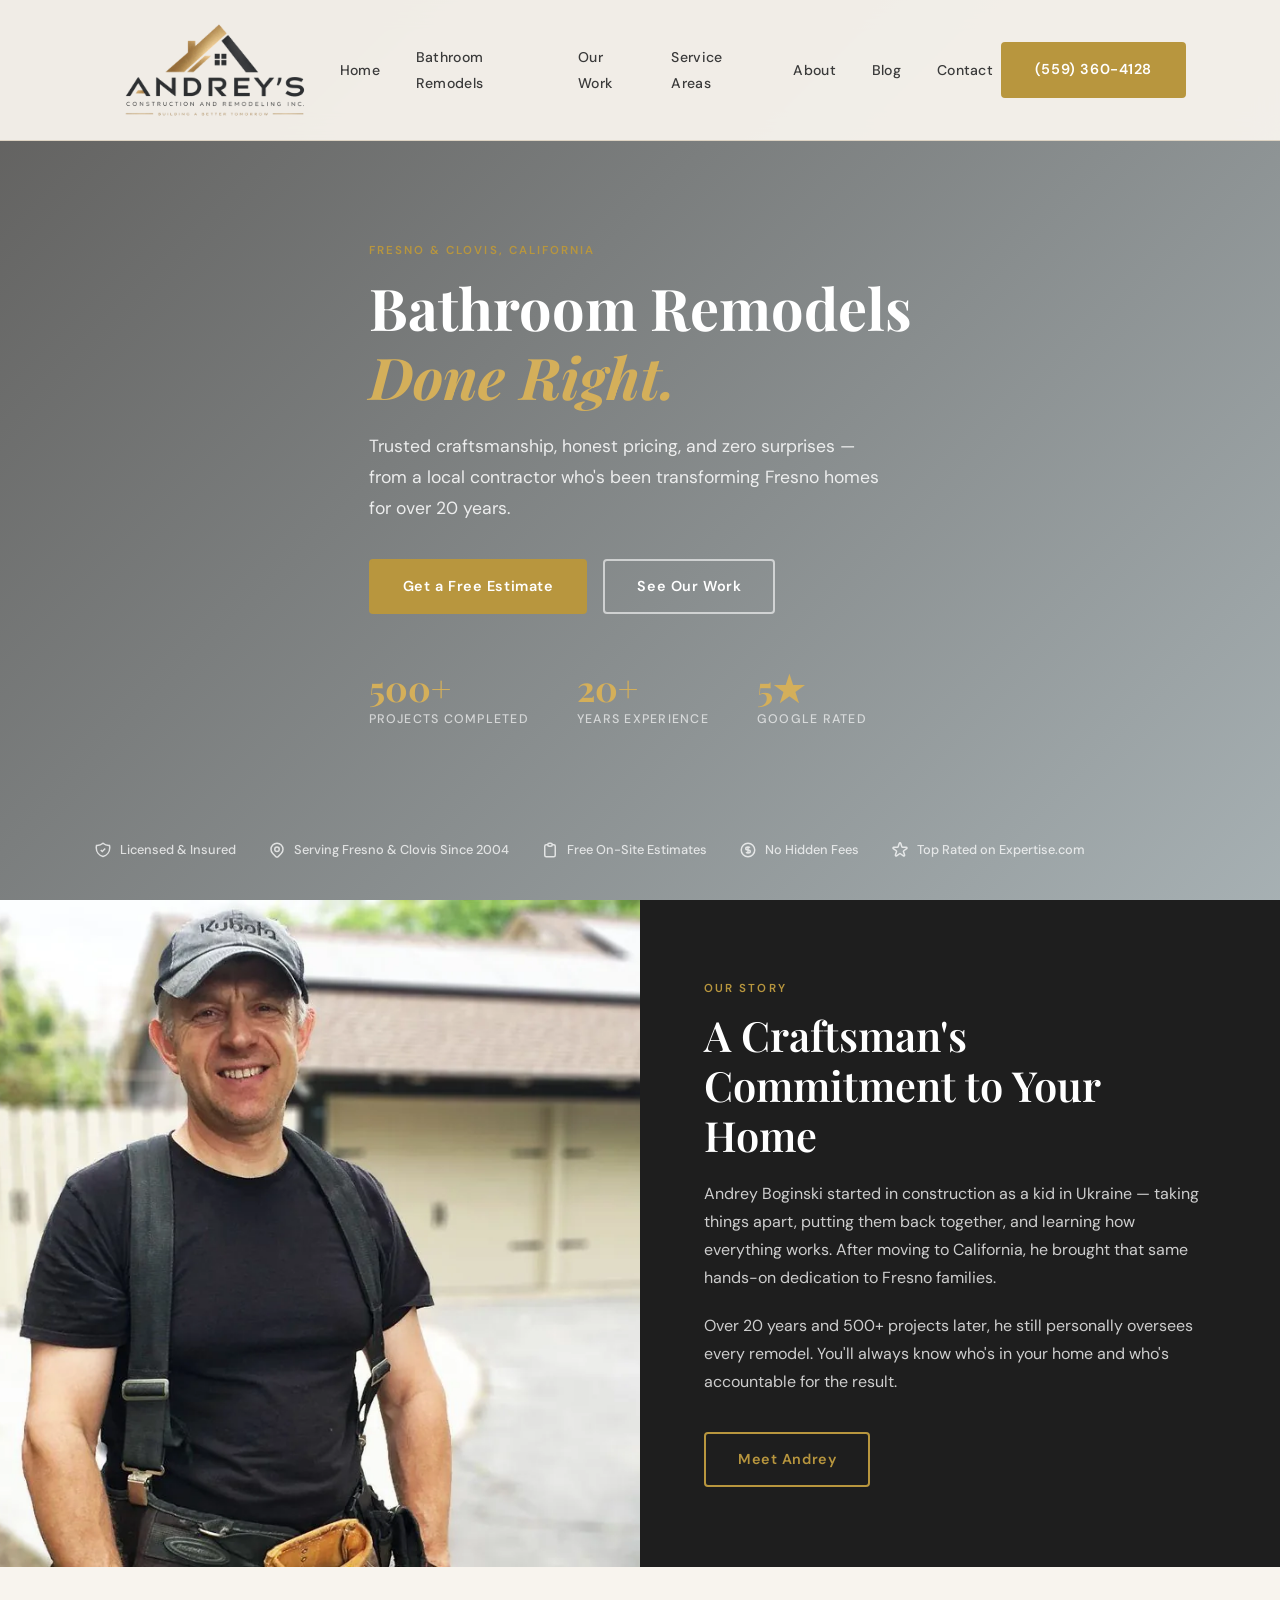
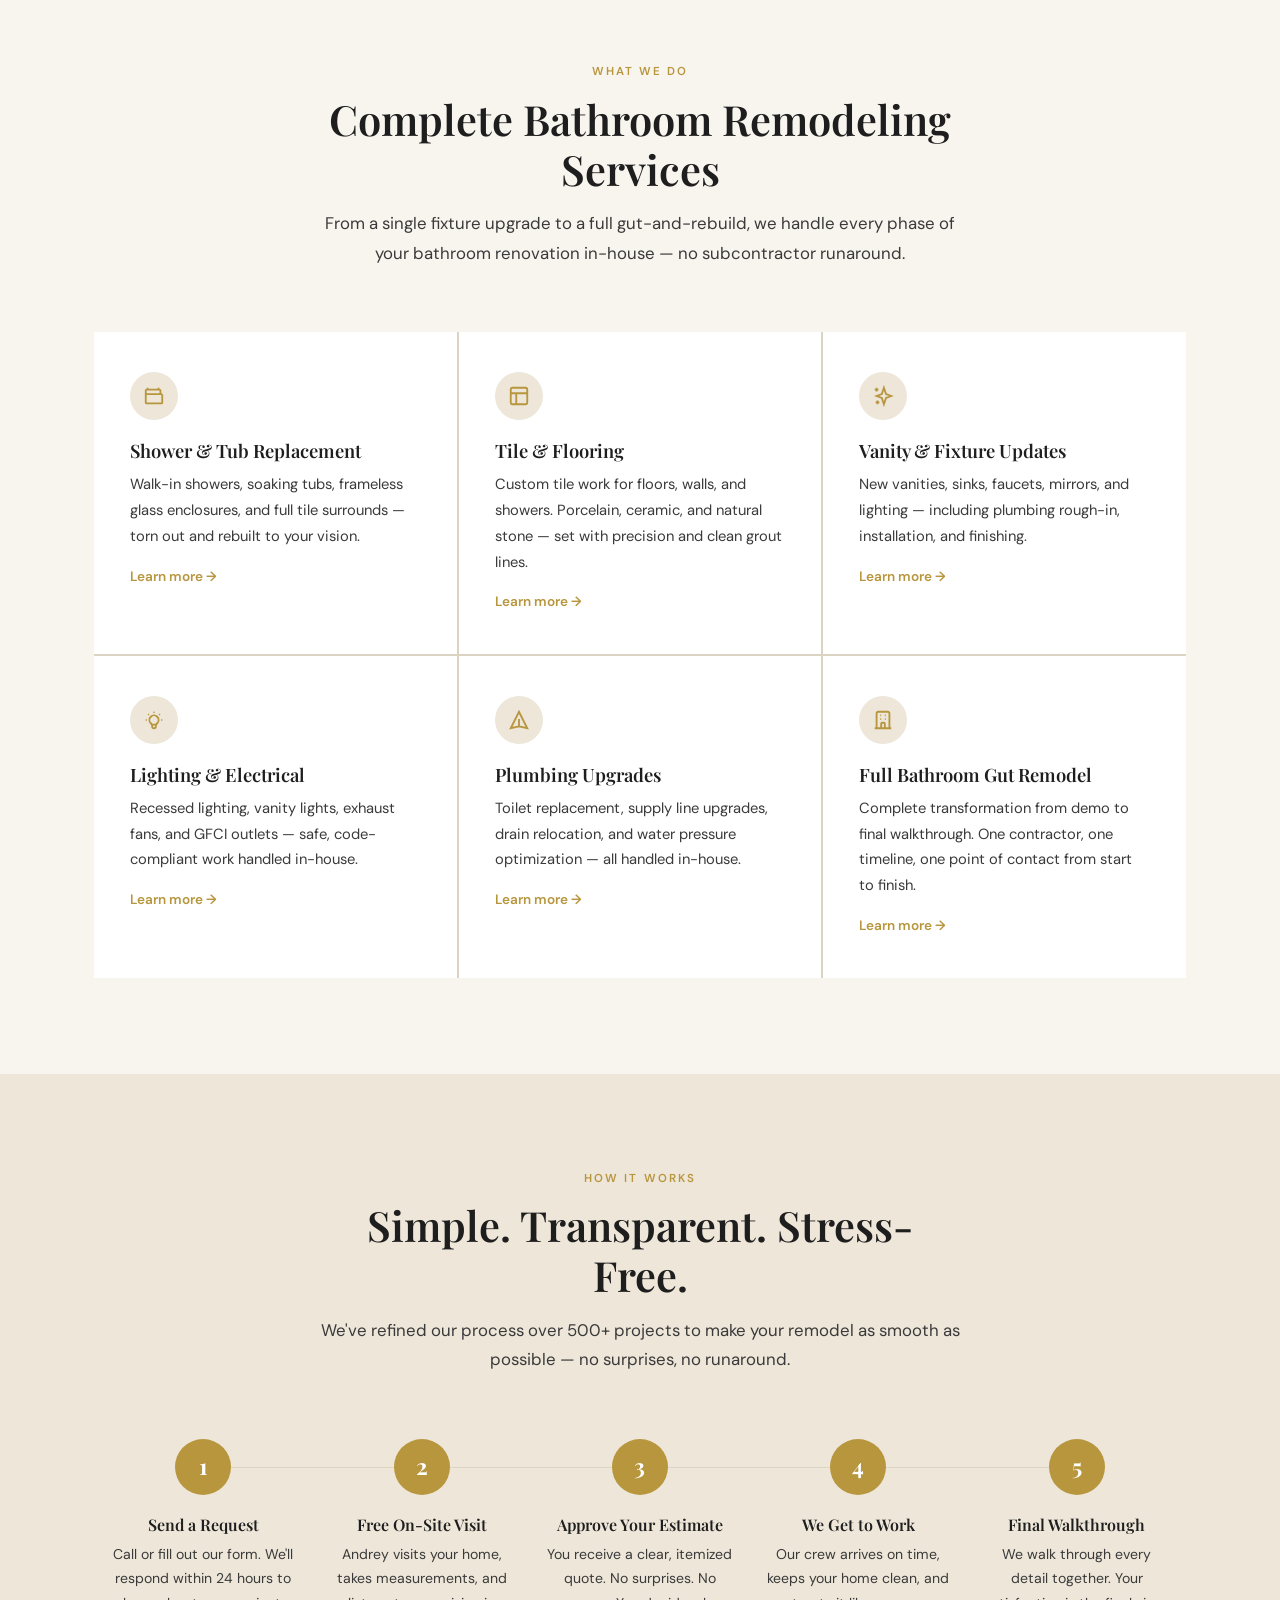
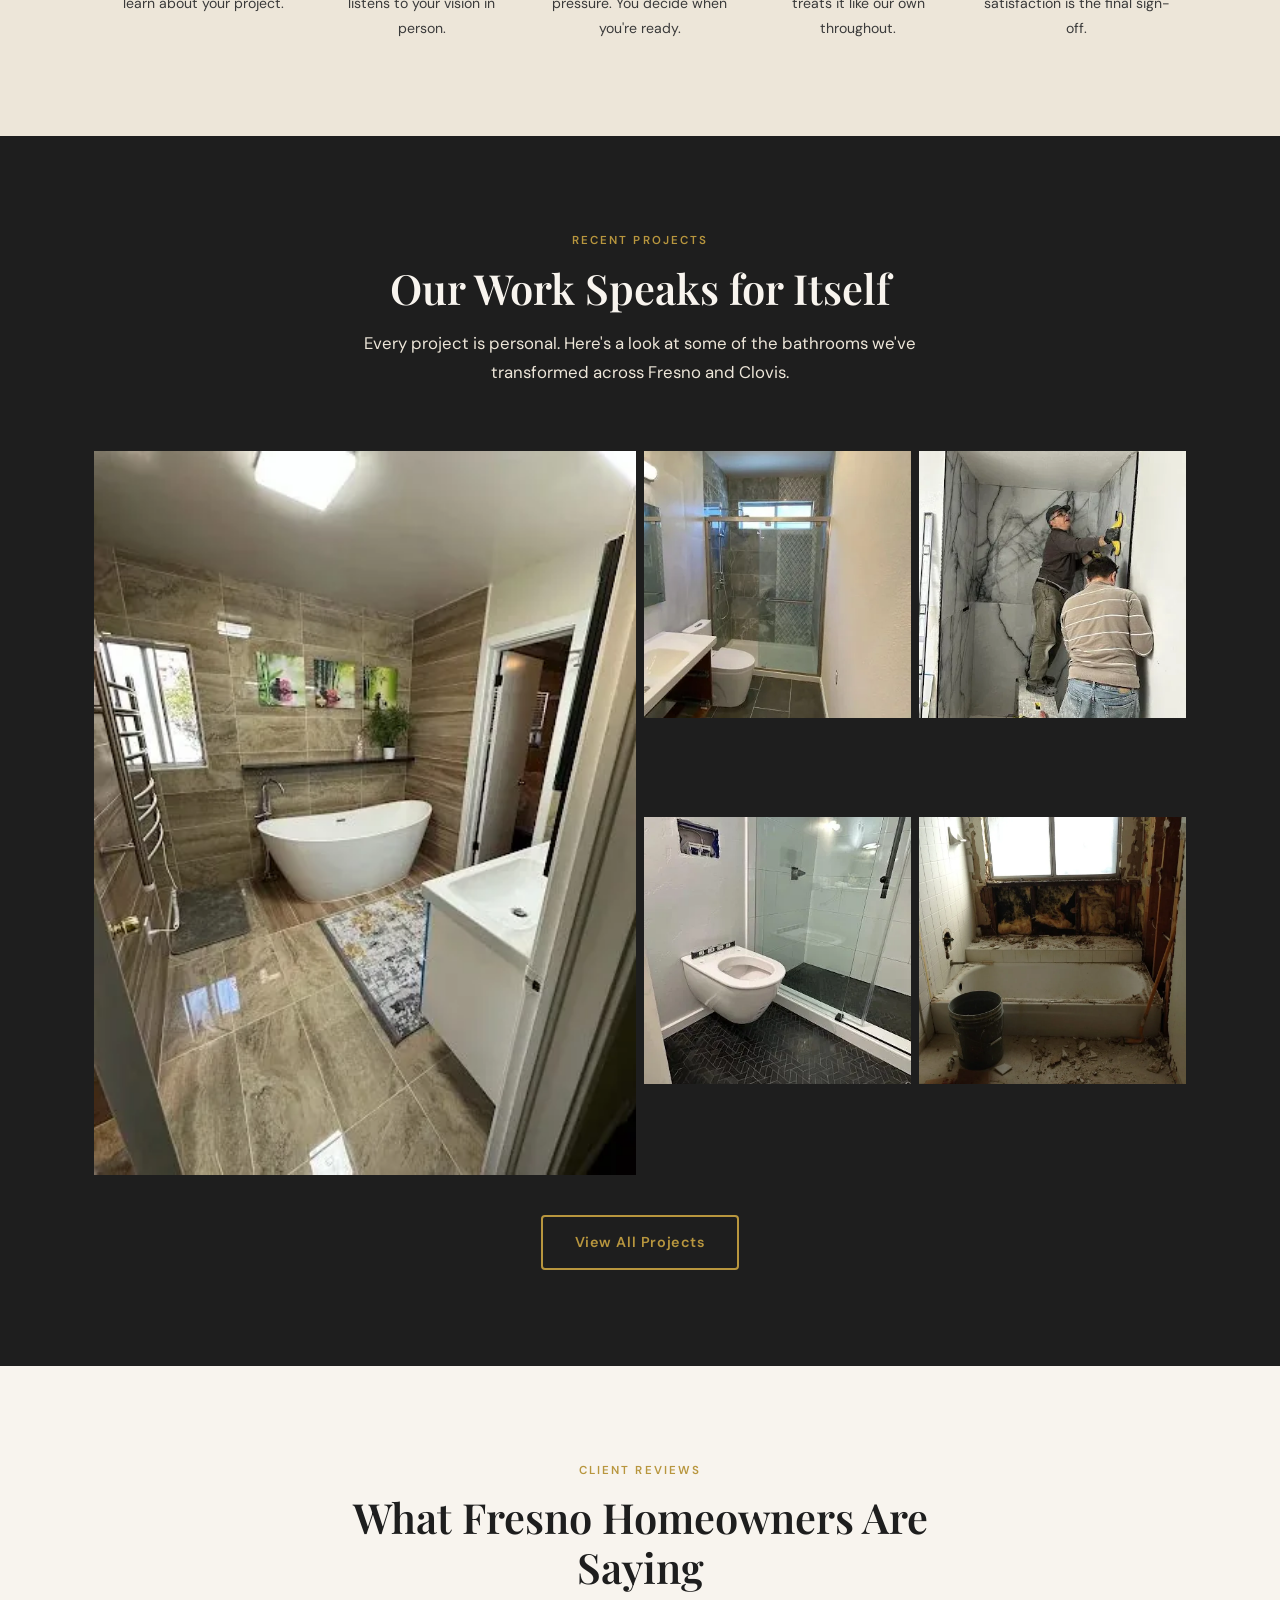
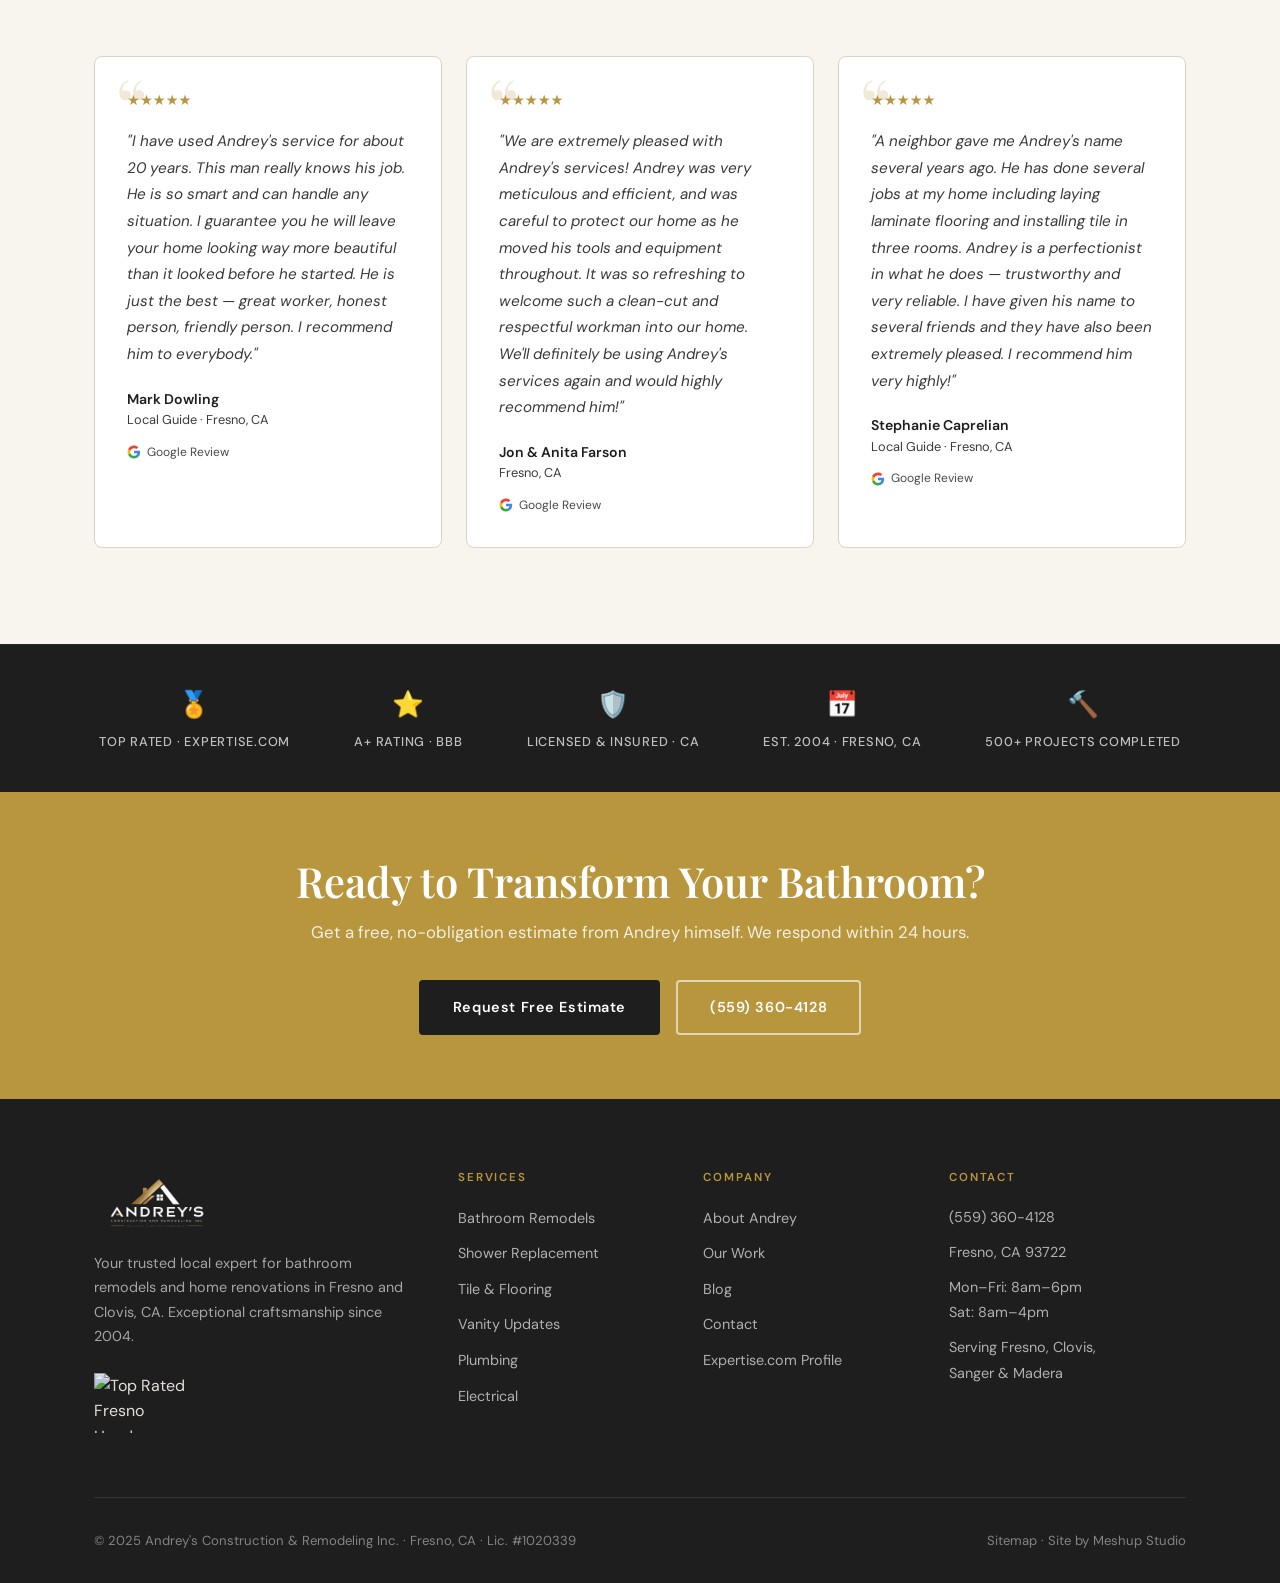
==== index.html @ 958f29d9 "Remove inline style overriding nav logo size on all pages Every page had a hardcoded style="height:5" ====
<!DOCTYPE html>
<html lang="en">
<head>
  <meta charset="UTF-8">
  <meta name="viewport" content="width=device-width, initial-scale=1.0">
  <title>Bathroom Remodel Fresno CA | Andrey's Construction & Remodeling</title>
  <meta name="description" content="Expert bathroom remodeling in Fresno & Clovis, CA. 20+ years experience, 500+ projects, free on-site estimates. Licensed, insured. Call (559) 360-4128.">
  <meta name="robots" content="index, follow">
  <link rel="canonical" href="https://www.andreyhandyman.com/">

  <!-- Open Graph -->
  <meta property="og:title" content="Bathroom Remodel Fresno CA | Andrey's Construction & Remodeling">
  <meta property="og:description" content="Expert bathroom remodeling in Fresno & Clovis, CA. 20+ years, 500+ projects. Free estimates. (559) 360-4128.">
  <meta property="og:type" content="website">
  <meta property="og:url" content="https://www.andreyhandyman.com/">
  <meta property="og:image" content="https://www.andreyhandyman.com/images/og-home.jpg">

  <!-- Fonts & CSS -->
  <link rel="icon" type="image/png" href="/favicon.png">
  <link rel="preload" as="image" href="/images/bathroom-reno-3.webp" fetchpriority="high">
  <link rel="apple-touch-icon" href="/images/logo/favicon-192.png">
  <link rel="preconnect" href="https://fonts.googleapis.com">
  <link rel="preconnect" href="https://fonts.gstatic.com" crossorigin>
  <link rel="preload" href="https://fonts.googleapis.com/css2?family=Playfair+Display:ital,wght@0,600;0,700;1,400&family=DM+Sans:wght@400;500;600&display=swap" as="style" onload="this.onload=null;this.rel='stylesheet'">
  <noscript><link rel="stylesheet" href="https://fonts.googleapis.com/css2?family=Playfair+Display:ital,wght@0,600;0,700;1,400&family=DM+Sans:wght@400;500;600&display=swap"></noscript>
  <link rel="stylesheet" href="css/style.css">

  <!-- LocalBusiness Schema -->
  <script type="application/ld+json">
  {
    "@context": "https://schema.org",
    "@type": "HomeAndConstructionBusiness",
    "@id": "https://www.andreyhandyman.com/#business",
    "name": "Andrey's Construction & Remodeling Inc.",
    "alternateName": "Andrey's Handyman Services",
    "url": "https://www.andreyhandyman.com/",
    "logo": "https://www.andreyhandyman.com/images/logo.png",
    "image": "https://www.andreyhandyman.com/images/og-home.jpg",
    "description": "Expert bathroom remodeling and home renovation services in Fresno and Clovis, CA. 20+ years of experience, 500+ completed projects.",
    "telephone": "+15593604128",
    "email": "andreyhandyman@gmail.com",
    "address": {
      "@type": "PostalAddress",
      "addressLocality": "Fresno",
      "addressRegion": "CA",
      "postalCode": "93722",
      "addressCountry": "US"
    },

    "openingHoursSpecification": [
      { "@type": "OpeningHoursSpecification", "dayOfWeek": ["Monday","Tuesday","Wednesday","Thursday","Friday"], "opens": "08:00", "closes": "18:00" },
      { "@type": "OpeningHoursSpecification", "dayOfWeek": "Saturday", "opens": "08:00", "closes": "16:00" }
    ],
    "areaServed": [
      { "@type": "City", "name": "Fresno", "sameAs": "https://en.wikipedia.org/wiki/Fresno,_California" },
      { "@type": "City", "name": "Clovis", "sameAs": "https://en.wikipedia.org/wiki/Clovis,_California" },
      { "@type": "City", "name": "Sanger" },
      { "@type": "City", "name": "Madera" }
    ],
    "hasOfferCatalog": {
      "@type": "OfferCatalog",
      "name": "Remodeling Services",
      "itemListElement": [
        { "@type": "Offer", "itemOffered": { "@type": "Service", "name": "Bathroom Remodel" } },
        { "@type": "Offer", "itemOffered": { "@type": "Service", "name": "Shower & Tub Replacement" } },
        { "@type": "Offer", "itemOffered": { "@type": "Service", "name": "Tile & Flooring Installation" } },
        { "@type": "Offer", "itemOffered": { "@type": "Service", "name": "Vanity & Fixture Updates" } },
        { "@type": "Offer", "itemOffered": { "@type": "Service", "name": "Kitchen Remodel" } }
      ]
    },
    "priceRange": "$$",
    "foundingDate": "2004",
    "founder": {
      "@type": "Person",
      "name": "Andrey Boginski"
    },
    "sameAs": [
      "https://www.bbb.org/us/ca/fresno/profile/general-contractor/andreys-construction-and-remolding-inc-1126-850030077",
      "https://www.expertise.com/home-improvement/handyman/california/fresno"
    ],
    "aggregateRating": {
      "@type": "AggregateRating",
      "ratingValue": "5",
      "reviewCount": "3",
      "bestRating": "5",
      "worstRating": "1"
    },
    "review": [
      {
        "@type": "Review",
        "author": { "@type": "Person", "name": "Mark Dowling" },
        "reviewRating": { "@type": "Rating", "ratingValue": "5", "bestRating": "5" },
        "reviewBody": "I have used Andrey's service for about 20 years. This man really knows his job. He is so smart and can handle any situation. Great worker, honest person, friendly person. I recommend him to everybody."
      },
      {
        "@type": "Review",
        "author": { "@type": "Person", "name": "Anita Farson" },
        "reviewRating": { "@type": "Rating", "ratingValue": "5", "bestRating": "5" },
        "reviewBody": "We are extremely pleased with Andrey's services! Andrey was very meticulous and efficient and was careful to protect our home. We'll definitely be using Andrey's services again and would highly recommend him!"
      },
      {
        "@type": "Review",
        "author": { "@type": "Person", "name": "Stephanie Caprelian" },
        "reviewRating": { "@type": "Rating", "ratingValue": "5", "bestRating": "5" },
        "reviewBody": "Andrey is a perfectionist in what he does. He is trustworthy and very reliable. I have given his name to several friends and they have also been extremely pleased. I recommend him very highly!"
      }
    ]
  }
  </script>
</head>
<body>

<!-- ============ NAVIGATION ============ -->
<nav class="site-nav" aria-label="Main navigation">
  <div class="container">
    <div class="nav-inner">
      <a href="/" class="nav-logo" aria-label="Andrey's Construction home">
        <img src="/images/logo/logo-light.png" alt="Andrey's Construction &amp; Remodeling Inc." width="256" height="128">
      </a>
      <ul class="nav-links" role="list">
        <li><a href="/">Home</a></li>
        <li><a href="/bathroom-remodel-fresno.html">Bathroom Remodels</a></li>
        <li><a href="/our-work.html">Our Work</a></li>
        <li><a href="/service-areas.html">Service Areas</a></li>
        <li><a href="/about.html">About</a></li>
        <li><a href="/blog.html">Blog</a></li>
        <li><a href="/contact.html">Contact</a></li>
      </ul>
      <a href="tel:5593604128" class="btn btn-primary nav-cta">(559) 360-4128</a>
      <button class="nav-hamburger" aria-label="Toggle menu" aria-expanded="false">
        <span></span><span></span><span></span>
      </button>
    </div>
  </div>
</nav>

<!-- Mobile Nav -->
<nav class="mobile-nav" aria-label="Mobile navigation">
  <a href="/">Home</a>
  <a href="/bathroom-remodel-fresno.html">Bathroom Remodels</a>
  <a href="/our-work.html">Our Work</a>
  <a href="/service-areas.html">Service Areas</a>
  <a href="/about.html">About</a>
  <a href="/blog.html">Blog</a>
  <a href="/contact.html">Contact</a>
  <a href="tel:5593604128" class="btn btn-primary">(559) 360-4128</a>
</nav>

<!-- ============ HERO ============ -->
<section class="hero" aria-label="Homepage hero">
  <div class="hero-bg" role="img" aria-label="Completed bathroom remodel in Fresno CA"></div>
  <div class="hero-overlay"></div>
  <div class="container">
    <div class="hero-content">
      <span class="eyebrow">Fresno & Clovis, California</span>
      <h1>Bathroom Remodels<br><em>Done Right.</em></h1>
      <p>Trusted craftsmanship, honest pricing, and zero surprises — from a local contractor who's been transforming Fresno homes for over 20 years.</p>
      <div class="hero-actions">
        <a href="/contact.html" class="btn btn-primary">Get a Free Estimate</a>
        <a href="/our-work.html" class="btn btn-secondary">See Our Work</a>
      </div>
      <div class="hero-stats">
        <div class="hero-stat">
          <div class="stat-num">500+</div>
          <div class="stat-label">Projects Completed</div>
        </div>
        <div class="hero-stat">
          <div class="stat-num">20+</div>
          <div class="stat-label">Years Experience</div>
        </div>
        <div class="hero-stat">
          <div class="stat-num">5★</div>
          <div class="stat-label">Google Rated</div>
        </div>
      </div>
    </div>
  </div>
  <div class="hero-trust">
    <div class="container">
      <div class="hero-trust-inner">
        <div class="trust-badge">
          <svg width="18" height="18" fill="none" stroke="currentColor" stroke-width="2" viewBox="0 0 24 24"><path d="M9 12l2 2 4-4m5.618-4.016A11.955 11.955 0 0112 2.944a11.955 11.955 0 01-8.618 3.04A12.02 12.02 0 003 9c0 5.591 3.824 10.29 9 11.622 5.176-1.332 9-6.03 9-11.622 0-1.042-.133-2.052-.382-3.016z"/></svg>
          Licensed &amp; Insured
        </div>
        <div class="trust-badge">
          <svg width="18" height="18" fill="none" stroke="currentColor" stroke-width="2" viewBox="0 0 24 24"><path d="M17.657 16.657L13.414 20.9a1.998 1.998 0 01-2.827 0l-4.244-4.243a8 8 0 1111.314 0z"/><path d="M15 11a3 3 0 11-6 0 3 3 0 016 0z"/></svg>
          Serving Fresno &amp; Clovis Since 2004
        </div>
        <div class="trust-badge">
          <svg width="18" height="18" fill="none" stroke="currentColor" stroke-width="2" viewBox="0 0 24 24"><path d="M9 5H7a2 2 0 00-2 2v12a2 2 0 002 2h10a2 2 0 002-2V7a2 2 0 00-2-2h-2M9 5a2 2 0 002 2h2a2 2 0 002-2M9 5a2 2 0 012-2h2a2 2 0 012 2"/></svg>
          Free On-Site Estimates
        </div>
        <div class="trust-badge">
          <svg width="18" height="18" fill="none" stroke="currentColor" stroke-width="2" viewBox="0 0 24 24"><path d="M12 8c-1.657 0-3 .895-3 2s1.343 2 3 2 3 .895 3 2-1.343 2-3 2m0-8c1.11 0 2.08.402 2.599 1M12 8V7m0 1v8m0 0v1m0-1c-1.11 0-2.08-.402-2.599-1M21 12a9 9 0 11-18 0 9 9 0 0118 0z"/></svg>
          No Hidden Fees
        </div>
        <div class="trust-badge">
          <svg width="18" height="18" fill="none" stroke="currentColor" stroke-width="2" viewBox="0 0 24 24"><path d="M11.049 2.927c.3-.921 1.603-.921 1.902 0l1.519 4.674a1 1 0 00.95.69h4.915c.969 0 1.371 1.24.588 1.81l-3.976 2.888a1 1 0 00-.363 1.118l1.518 4.674c.3.922-.755 1.688-1.538 1.118l-3.976-2.888a1 1 0 00-1.176 0l-3.976 2.888c-.783.57-1.838-.197-1.538-1.118l1.518-4.674a1 1 0 00-.363-1.118l-3.976-2.888c-.784-.57-.38-1.81.588-1.81h4.914a1 1 0 00.951-.69l1.519-4.674z"/></svg>
          Top Rated on Expertise.com
        </div>
      </div>
    </div>
  </div>
</section>

<!-- ============ ABOUT STRIP ============ -->
<section class="about-strip">
  <div class="about-strip-img">
    <!-- ⚑ PLACEHOLDER — replace with real photo of Andrey working on a project -->
    <img
      src="images/andrey-boginski.webp"
      alt="Andrey Boginski working on a bathroom remodel in Fresno CA"
      loading="lazy"
      width="600" height="600"
    >
  </div>
  <div class="about-strip-content">
    <span class="eyebrow">Our Story</span>
    <h2>A Craftsman's Commitment to Your Home</h2>
    <p>Andrey Boginski started in construction as a kid in Ukraine — taking things apart, putting them back together, and learning how everything works. After moving to California, he brought that same hands-on dedication to Fresno families.</p>
    <p>Over 20 years and 500+ projects later, he still personally oversees every remodel. You'll always know who's in your home and who's accountable for the result.</p>
    <a href="/about.html" class="btn btn-outline">Meet Andrey</a>
  </div>
</section>

<!-- ============ SERVICES ============ -->
<section class="section" id="services">
  <div class="container">
    <div class="section-header">
      <span class="eyebrow">What We Do</span>
      <h2>Complete Bathroom Remodeling Services</h2>
      <p>From a single fixture upgrade to a full gut-and-rebuild, we handle every phase of your bathroom renovation in-house — no subcontractor runaround.</p>
    </div>
    <div class="services-grid">
      <article class="service-card">
        <div class="service-icon">
          <svg width="22" height="22" fill="none" stroke="currentColor" stroke-width="2" viewBox="0 0 24 24"><path d="M3 10h18M3 10V6a1 1 0 011-1h1m0 0V3m0 2h12m0 0V3m0 2h1a1 1 0 011 1v4M3 10v9a1 1 0 001 1h16a1 1 0 001-1v-9"/></svg>
        </div>
        <h3>Shower & Tub Replacement</h3>
        <p>Walk-in showers, soaking tubs, frameless glass enclosures, and full tile surrounds — torn out and rebuilt to your vision.</p>
        <a href="/bathroom-remodel-fresno.html">Learn more →</a>
      </article>
      <article class="service-card">
        <div class="service-icon">
          <svg width="22" height="22" fill="none" stroke="currentColor" stroke-width="2" viewBox="0 0 24 24"><rect x="3" y="3" width="18" height="18" rx="2"/><path d="M3 9h18M9 21V9"/></svg>
        </div>
        <h3>Tile & Flooring</h3>
        <p>Custom tile work for floors, walls, and showers. Porcelain, ceramic, and natural stone — set with precision and clean grout lines.</p>
        <a href="/bathroom-remodel-fresno.html">Learn more →</a>
      </article>
      <article class="service-card">
        <div class="service-icon">
          <svg width="22" height="22" fill="none" stroke="currentColor" stroke-width="2" viewBox="0 0 24 24"><path d="M5 3v4M3 5h4M6 17v4m-2-2h4m5-16l2.286 6.857L21 12l-5.714 2.143L13 21l-2.286-6.857L5 12l5.714-2.143L13 3z"/></svg>
        </div>
        <h3>Vanity & Fixture Updates</h3>
        <p>New vanities, sinks, faucets, mirrors, and lighting — including plumbing rough-in, installation, and finishing.</p>
        <a href="/bathroom-remodel-fresno.html">Learn more →</a>
      </article>
      <article class="service-card">
        <div class="service-icon">
          <svg width="22" height="22" fill="none" stroke="currentColor" stroke-width="2" viewBox="0 0 24 24"><path d="M9.663 17h4.673M12 3v1m6.364 1.636l-.707.707M21 12h-1M4 12H3m3.343-5.657l-.707-.707m2.828 9.9a5 5 0 117.072 0l-.548.547A3.374 3.374 0 0014 18.469V19a2 2 0 11-4 0v-.531c0-.895-.356-1.754-.988-2.386l-.548-.547z"/></svg>
        </div>
        <h3>Lighting & Electrical</h3>
        <p>Recessed lighting, vanity lights, exhaust fans, and GFCI outlets — safe, code-compliant work handled in-house.</p>
        <a href="/bathroom-remodel-fresno.html">Learn more →</a>
      </article>
      <article class="service-card">
        <div class="service-icon">
          <svg width="22" height="22" fill="none" stroke="currentColor" stroke-width="2" viewBox="0 0 24 24"><path d="M12 19l9 2-9-18-9 18 9-2zm0 0v-8"/></svg>
        </div>
        <h3>Plumbing Upgrades</h3>
        <p>Toilet replacement, supply line upgrades, drain relocation, and water pressure optimization — all handled in-house.</p>
        <a href="/bathroom-remodel-fresno.html">Learn more →</a>
      </article>
      <article class="service-card">
        <div class="service-icon">
          <svg width="22" height="22" fill="none" stroke="currentColor" stroke-width="2" viewBox="0 0 24 24"><path d="M19 21V5a2 2 0 00-2-2H7a2 2 0 00-2 2v16m14 0h2m-2 0h-5m-9 0H3m2 0h5M9 7h1m-1 4h1m4-4h1m-1 4h1m-5 10v-5a1 1 0 011-1h2a1 1 0 011 1v5m-4 0h4"/></svg>
        </div>
        <h3>Full Bathroom Gut Remodel</h3>
        <p>Complete transformation from demo to final walkthrough. One contractor, one timeline, one point of contact from start to finish.</p>
        <a href="/bathroom-remodel-fresno.html">Learn more →</a>
      </article>
    </div>
  </div>
</section>

<!-- ============ PROCESS ============ -->
<section class="section section--cream-dark" id="process">
  <div class="container">
    <div class="section-header">
      <span class="eyebrow">How It Works</span>
      <h2>Simple. Transparent. Stress-Free.</h2>
      <p>We've refined our process over 500+ projects to make your remodel as smooth as possible — no surprises, no runaround.</p>
    </div>
    <div class="process-steps">
      <div class="process-step">
        <div class="step-num">1</div>
        <h4>Send a Request</h4>
        <p>Call or fill out our form. We'll respond within 24 hours to learn about your project.</p>
      </div>
      <div class="process-step">
        <div class="step-num">2</div>
        <h4>Free On-Site Visit</h4>
        <p>Andrey visits your home, takes measurements, and listens to your vision in person.</p>
      </div>
      <div class="process-step">
        <div class="step-num">3</div>
        <h4>Approve Your Estimate</h4>
        <p>You receive a clear, itemized quote. No surprises. No pressure. You decide when you're ready.</p>
      </div>
      <div class="process-step">
        <div class="step-num">4</div>
        <h4>We Get to Work</h4>
        <p>Our crew arrives on time, keeps your home clean, and treats it like our own throughout.</p>
      </div>
      <div class="process-step">
        <div class="step-num">5</div>
        <h4>Final Walkthrough</h4>
        <p>We walk through every detail together. Your satisfaction is the final sign-off.</p>
      </div>
    </div>
  </div>
</section>

<!-- ============ GALLERY PREVIEW ============ -->
<section class="section section--dark">
  <div class="container">
    <div class="section-header">
      <span class="eyebrow">Recent Projects</span>
      <h2>Our Work Speaks for Itself</h2>
      <p>Every project is personal. Here's a look at some of the bathrooms we've transformed across Fresno and Clovis.</p>
    </div>
    <div class="gallery-grid">
      <!-- ⚑ PLACEHOLDERS — replace ALL images with real project photos from GMB -->
      <div class="gallery-item">
        <img src="images/bathroom-reno-3.webp" alt="Full bathroom remodel Fresno CA - walk-in shower with tile work" loading="lazy" width="900" height="600">
        <div class="gallery-overlay">Bathroom Remodel — Fresno</div>
      </div>
      <div class="gallery-item">
        <img src="images/bathroom-reno-4.webp" alt="Bathroom tile installation Fresno - custom porcelain floor tiles" loading="lazy" width="600" height="600">
        <div class="gallery-overlay">Modern Bathroom — Clovis</div>
      </div>
      <div class="gallery-item">
        <img src="images/bathroom-reno-1.webp" alt="Walk-in shower remodel Fresno CA with frameless glass enclosure" loading="lazy" width="600" height="600">
        <div class="gallery-overlay">Shower Remodel — Fresno</div>
      </div>
      <div class="gallery-item">
        <img src="images/toilet-install.webp" alt="Vanity and fixture update in Clovis bathroom remodel" loading="lazy" width="600" height="600">
        <div class="gallery-overlay">Toilet Install — Fresno</div>
      </div>
      <div class="gallery-item">
        <img src="images/bathroom-demo.webp" alt="Bathroom gut remodel before and after in Fresno California" loading="lazy" width="600" height="600">
        <div class="gallery-overlay">Gut Demo — Fresno</div>
      </div>
    </div>
    <div style="text-align:center; margin-top:40px;">
      <a href="/our-work.html" class="btn btn-outline">View All Projects</a>
    </div>
  </div>
</section>

<!-- ============ TESTIMONIALS ============ -->
<section class="section">
  <div class="container">
    <div class="section-header">
      <span class="eyebrow">Client Reviews</span>
      <h2>What Fresno Homeowners Are Saying</h2>
    </div>
    <div class="testimonials-grid">
      <article class="testimonial-card">
        <div class="stars">★★★★★</div>
        <p>"I have used Andrey's service for about 20 years. This man really knows his job. He is so smart and can handle any situation. I guarantee you he will leave your home looking way more beautiful than it looked before he started. He is just the best — great worker, honest person, friendly person. I recommend him to everybody."</p>
        <div class="reviewer-name">Mark Dowling</div>
        <div class="reviewer-location">Local Guide · Fresno, CA</div>
        <div class="review-source">
          <svg width="14" height="14" viewBox="0 0 24 24" fill="currentColor"><path d="M22.56 12.25c0-.78-.07-1.53-.2-2.25H12v4.26h5.92c-.26 1.37-1.04 2.53-2.21 3.31v2.77h3.57c2.08-1.92 3.28-4.74 3.28-8.09z" fill="#4285F4"/><path d="M12 23c2.97 0 5.46-.98 7.28-2.66l-3.57-2.77c-.98.66-2.23 1.06-3.71 1.06-2.86 0-5.29-1.93-6.16-4.53H2.18v2.84C3.99 20.53 7.7 23 12 23z" fill="#34A853"/><path d="M5.84 14.09c-.22-.66-.35-1.36-.35-2.09s.13-1.43.35-2.09V7.07H2.18C1.43 8.55 1 10.22 1 12s.43 3.45 1.18 4.93l2.85-2.22.81-.62z" fill="#FBBC05"/><path d="M12 5.38c1.62 0 3.06.56 4.21 1.64l3.15-3.15C17.45 2.09 14.97 1 12 1 7.7 1 3.99 3.47 2.18 7.07l3.66 2.84c.87-2.6 3.3-4.53 6.16-4.53z" fill="#EA4335"/></svg>
          Google Review
        </div>
      </article>
      <article class="testimonial-card">
        <div class="stars">★★★★★</div>
        <p>"We are extremely pleased with Andrey's services! Andrey was very meticulous and efficient, and was careful to protect our home as he moved his tools and equipment throughout. It was so refreshing to welcome such a clean-cut and respectful workman into our home. We'll definitely be using Andrey's services again and would highly recommend him!"</p>
        <div class="reviewer-name">Jon &amp; Anita Farson</div>
        <div class="reviewer-location">Fresno, CA</div>
        <div class="review-source">
          <svg width="14" height="14" viewBox="0 0 24 24" fill="currentColor"><path d="M22.56 12.25c0-.78-.07-1.53-.2-2.25H12v4.26h5.92c-.26 1.37-1.04 2.53-2.21 3.31v2.77h3.57c2.08-1.92 3.28-4.74 3.28-8.09z" fill="#4285F4"/><path d="M12 23c2.97 0 5.46-.98 7.28-2.66l-3.57-2.77c-.98.66-2.23 1.06-3.71 1.06-2.86 0-5.29-1.93-6.16-4.53H2.18v2.84C3.99 20.53 7.7 23 12 23z" fill="#34A853"/><path d="M5.84 14.09c-.22-.66-.35-1.36-.35-2.09s.13-1.43.35-2.09V7.07H2.18C1.43 8.55 1 10.22 1 12s.43 3.45 1.18 4.93l2.85-2.22.81-.62z" fill="#FBBC05"/><path d="M12 5.38c1.62 0 3.06.56 4.21 1.64l3.15-3.15C17.45 2.09 14.97 1 12 1 7.7 1 3.99 3.47 2.18 7.07l3.66 2.84c.87-2.6 3.3-4.53 6.16-4.53z" fill="#EA4335"/></svg>
          Google Review
        </div>
      </article>
      <article class="testimonial-card">
        <div class="stars">★★★★★</div>
        <p>"A neighbor gave me Andrey's name several years ago. He has done several jobs at my home including laying laminate flooring and installing tile in three rooms. Andrey is a perfectionist in what he does — trustworthy and very reliable. I have given his name to several friends and they have also been extremely pleased. I recommend him very highly!"</p>
        <div class="reviewer-name">Stephanie Caprelian</div>
        <div class="reviewer-location">Local Guide · Fresno, CA</div>
        <div class="review-source">
          <svg width="14" height="14" viewBox="0 0 24 24" fill="currentColor"><path d="M22.56 12.25c0-.78-.07-1.53-.2-2.25H12v4.26h5.92c-.26 1.37-1.04 2.53-2.21 3.31v2.77h3.57c2.08-1.92 3.28-4.74 3.28-8.09z" fill="#4285F4"/><path d="M12 23c2.97 0 5.46-.98 7.28-2.66l-3.57-2.77c-.98.66-2.23 1.06-3.71 1.06-2.86 0-5.29-1.93-6.16-4.53H2.18v2.84C3.99 20.53 7.7 23 12 23z" fill="#34A853"/><path d="M5.84 14.09c-.22-.66-.35-1.36-.35-2.09s.13-1.43.35-2.09V7.07H2.18C1.43 8.55 1 10.22 1 12s.43 3.45 1.18 4.93l2.85-2.22.81-.62z" fill="#FBBC05"/><path d="M12 5.38c1.62 0 3.06.56 4.21 1.64l3.15-3.15C17.45 2.09 14.97 1 12 1 7.7 1 3.99 3.47 2.18 7.07l3.66 2.84c.87-2.6 3.3-4.53 6.16-4.53z" fill="#EA4335"/></svg>
          Google Review
        </div>
      </article>
    </div>
  </div>
</section>

<!-- ============ BADGE STRIP ============ -->
<div class="badge-strip">
  <div class="container">
    <div class="badge-strip-inner">
      <div class="badge-item"><span class="badge-icon">🏅</span>Top Rated · Expertise.com</div>
      <div class="badge-item"><span class="badge-icon">⭐</span>A+ Rating · BBB</div>
      <div class="badge-item"><span class="badge-icon">🛡️</span>Licensed & Insured · CA</div>
      <div class="badge-item"><span class="badge-icon">📅</span>Est. 2004 · Fresno, CA</div>
      <div class="badge-item"><span class="badge-icon">🔨</span>500+ Projects Completed</div>
    </div>
  </div>
</div>

<!-- ============ CTA BAND ============ -->
<div class="cta-band">
  <div class="container">
    <h2>Ready to Transform Your Bathroom?</h2>
    <p>Get a free, no-obligation estimate from Andrey himself. We respond within 24 hours.</p>
    <div style="display:flex; gap:16px; justify-content:center; flex-wrap:wrap;">
      <a href="/contact.html" class="btn btn-dark">Request Free Estimate</a>
      <a href="tel:5593604128" class="btn btn-secondary">(559) 360-4128</a>
    </div>
  </div>
</div>

<!-- ============ FOOTER ============ -->
<footer class="site-footer" aria-label="Site footer">
  <div class="container">
    <div class="footer-grid">
      <div class="footer-brand">
        <img src="/images/logo/logo-dark.png" alt="Andrey's Construction &amp; Remodeling Inc." width="220" height="60" width="160" height="80" style="height:64px;width:auto;margin-bottom:16px;display:block;">
        <p>Your trusted local expert for bathroom remodels and home renovations in Fresno and Clovis, CA. Exceptional craftsmanship since 2004.</p>
        <div class="footer-expertise">
          <img src="https://res.cloudinary.com/expertise-com/image/upload/remote_media/awards/ca_fresno_handyman_2025_inverse.svg" alt="Top Rated Fresno Handyman 2025 - Expertise.com" width="120" height="60">
        </div>
      </div>
      <div class="footer-col">
        <h4>Services</h4>
        <ul>
          <li><a href="/bathroom-remodel-fresno.html">Bathroom Remodels</a></li>
          <li><a href="/bathroom-remodel-fresno.html#shower">Shower Replacement</a></li>
          <li><a href="/bathroom-remodel-fresno.html#tile">Tile & Flooring</a></li>
          <li><a href="/bathroom-remodel-fresno.html#vanity">Vanity Updates</a></li>
          <li><a href="/bathroom-remodel-fresno.html#plumbing">Plumbing</a></li>
          <li><a href="/bathroom-remodel-fresno.html#electrical">Electrical</a></li>
        </ul>
      </div>
      <div class="footer-col">
        <h4>Company</h4>
        <ul>
          <li><a href="/about.html">About Andrey</a></li>
          <li><a href="/our-work.html">Our Work</a></li>
          <li><a href="/blog.html">Blog</a></li>
          <li><a href="/contact.html">Contact</a></li>
          <li><a href="https://www.expertise.com/home-improvement/handyman/california/fresno" rel="noopener noreferrer" target="_blank">Expertise.com Profile</a></li>
        </ul>
      </div>
      <div class="footer-col">
        <h4>Contact</h4>
        <p class="footer-contact-item"><a href="tel:5593604128">(559) 360-4128</a></p>
        <p class="footer-contact-item">Fresno, CA 93722</p>
        <p class="footer-contact-item">Mon–Fri: 8am–6pm<br>Sat: 8am–4pm</p>
        <p class="footer-contact-item">Serving Fresno, Clovis,<br>Sanger &amp; Madera</p>
      </div>
    </div>
    <div class="footer-bottom">
      <span>© 2025 Andrey's Construction & Remodeling Inc. · Fresno, CA · Lic. #1020339</span>
      <span>
        <a href="/sitemap.xml">Sitemap</a> ·
        Site by <a href="https://meshupstudio.com" rel="noopener noreferrer" target="_blank">Meshup Studio</a>
      </span>
    </div>
  </div>
</footer>

<script src="js/main.js" defer></script>
</body>
</html>
---- css/style.css ----
/* ============================================================
   ANDREY'S CONSTRUCTION & REMODELING INC.
   Design System: Playfair Display + DM Sans
   Palette: Cream / Charcoal / Gold / Tile Blue
   ============================================================ */

/* Fonts loaded via preload in HTML for performance */
/* font-display: swap applied via Google Fonts URL param */

/* ---------- CSS Variables ---------- */
:root {
  --cream:       #F8F4EE;
  --cream-dark:  #EDE6D9;
  --charcoal:    #1E1E1E;
  --charcoal-md: #3A3A3A;
  --charcoal-lt: #4A4A4A;
  --gold:        #B8963E;
  --gold-light:  #D4AF5A;
  --tile:        #2C4A5A;
  --tile-light:  #3D6478;
  --white:       #FFFFFF;
  --border:      #DDD3C3;

  --font-serif: 'Playfair Display', Georgia, serif;
  --font-sans:  'DM Sans', system-ui, sans-serif;

  --radius-sm:  4px;
  --radius-md:  8px;
  --radius-lg:  16px;

  --shadow-sm:  0 2px 8px rgba(0,0,0,0.08);
  --shadow-md:  0 6px 24px rgba(0,0,0,0.12);
  --shadow-lg:  0 16px 48px rgba(0,0,0,0.16);

  --max-width: 1140px;
  --section-pad: 96px;
}

/* ---------- Reset ---------- */
*, *::before, *::after { box-sizing: border-box; margin: 0; padding: 0; }
html { scroll-behavior: smooth; font-size: 16px; }
body {
  font-family: var(--font-sans);
  background: var(--cream);
  color: var(--charcoal);
  line-height: 1.6;
  -webkit-font-smoothing: antialiased;
}
img { max-width: 100%; display: block; }
a { color: inherit; text-decoration: none; }
ul { list-style: none; }
button { cursor: pointer; font-family: inherit; }

/* ---------- Typography ---------- */
h1, h2, h3, h4 { font-family: var(--font-serif); line-height: 1.2; }
h1 { font-size: clamp(2.2rem, 5vw, 3.6rem); font-weight: 700; }
h2 { font-size: clamp(1.75rem, 3.5vw, 2.6rem); font-weight: 600; }
h3 { font-size: clamp(1.2rem, 2vw, 1.6rem); font-weight: 600; }
h4 { font-size: 1.1rem; font-weight: 600; }
p { color: var(--charcoal-md); line-height: 1.75; }

.eyebrow {
  font-family: var(--font-sans);
  font-size: 0.72rem;
  font-weight: 600;
  letter-spacing: 0.18em;
  text-transform: uppercase;
  color: var(--gold);
  display: block;
  margin-bottom: 0.75rem;
}

/* ---------- Layout ---------- */
.container { max-width: var(--max-width); margin: 0 auto; padding: 0 24px; }
.section { padding: var(--section-pad) 0; }
.section--dark { background: var(--charcoal); color: var(--cream); }
.section--dark p { color: var(--cream-dark); }
.section--tile { background: var(--tile); color: var(--white); }
.section--tile p { color: rgba(255,255,255,0.82); }
.section--cream-dark { background: var(--cream-dark); }

.section-header { text-align: center; max-width: 640px; margin: 0 auto 64px; }
.section-header p { font-size: 1.05rem; margin-top: 16px; }

/* ---------- Buttons ---------- */
.btn {
  display: inline-flex;
  align-items: center;
  gap: 8px;
  padding: 14px 32px;
  border-radius: var(--radius-sm);
  font-size: 0.9rem;
  font-weight: 600;
  font-family: var(--font-sans);
  letter-spacing: 0.04em;
  transition: all 0.2s ease;
  border: 2px solid transparent;
  white-space: nowrap;
}
.btn-primary {
  background: var(--gold);
  color: var(--white);
  border-color: var(--gold);
}
.btn-primary:hover { background: var(--gold-light); border-color: var(--gold-light); transform: translateY(-1px); box-shadow: var(--shadow-md); }
.btn-secondary {
  background: transparent;
  color: var(--white);
  border-color: rgba(255,255,255,0.6);
}
.btn-secondary:hover { background: rgba(255,255,255,0.1); border-color: var(--white); }
.btn-outline {
  background: transparent;
  color: var(--gold);
  border-color: var(--gold);
}
.btn-outline:hover { background: var(--gold); color: var(--white); }
.btn-dark {
  background: var(--charcoal);
  color: var(--white);
  border-color: var(--charcoal);
}
.btn-dark:hover { background: var(--charcoal-md); }

/* ---------- NAV ---------- */
.site-nav {
  position: fixed;
  top: 0; left: 0; right: 0;
  z-index: 1000;
  background: rgba(248,244,238,0.95);
  backdrop-filter: blur(12px);
  -webkit-backdrop-filter: blur(12px);
  border-bottom: 1px solid var(--border);
  transition: box-shadow 0.2s;
}
.site-nav.scrolled { box-shadow: var(--shadow-sm); }
.nav-inner {
  display: flex;
  align-items: center;
  justify-content: space-between;
  height: 140px;
}
.nav-logo {
  display: flex;
  align-items: center;
  line-height: 1;
  text-decoration: none;
}
.nav-logo img {
  height: 128px;
  width: auto;
  display: block;
  object-fit: contain;
}
.nav-links {
  display: flex;
  align-items: center;
  gap: 36px;
}
.nav-links a {
  font-size: 0.88rem;
  font-weight: 500;
  color: var(--charcoal-md);
  letter-spacing: 0.02em;
  transition: color 0.15s;
  position: relative;
}
.nav-links a::after {
  content: '';
  position: absolute;
  bottom: -4px; left: 0; right: 0;
  height: 1px;
  background: var(--gold);
  transform: scaleX(0);
  transition: transform 0.2s;
}
.nav-links a:hover { color: var(--charcoal); }
.nav-links a:hover::after { transform: scaleX(1); }
.nav-links a.active { color: var(--charcoal); }
.nav-links a.active::after { transform: scaleX(1); }
.nav-cta { margin-left: 8px; }

.nav-hamburger {
  display: none;
  flex-direction: column;
  gap: 5px;
  background: none;
  border: none;
  padding: 4px;
}
.nav-hamburger span {
  display: block;
  width: 24px;
  height: 2px;
  background: var(--charcoal);
  transition: all 0.3s;
  transform-origin: center;
}

/* ---------- HERO ---------- */
.hero {
  min-height: 100vh;
  display: flex;
  align-items: center;
  position: relative;
  overflow: hidden;
  padding-top: 72px;
}
.hero-bg {
  position: absolute;
  inset: 0;
  background-image: url('https://images.unsplash.com/photo-1552321554-5fefe8c9ef14?w=1600&q=85&auto=format');
  /* ⚑ PLACEHOLDER — replace with real bathroom photo from GMB */
  background-size: cover;
  background-position: center;
  filter: brightness(0.38);
}
.hero-overlay {
  position: absolute;
  inset: 0;
  background: linear-gradient(135deg, rgba(30,30,30,0.7) 0%, rgba(44,74,90,0.4) 100%);
}
.hero-content {
  position: relative;
  z-index: 2;
  max-width: 680px;
}
.hero-content h1 { color: var(--white); margin-bottom: 20px; }
.hero-content h1 em { color: var(--gold-light); font-style: italic; }
.hero-content p {
  color: rgba(255,255,255,0.85);
  font-size: 1.1rem;
  margin-bottom: 36px;
  max-width: 520px;
}
.hero-actions { display: flex; gap: 16px; flex-wrap: wrap; margin-bottom: 56px; }
.hero-stats {
  display: flex;
  gap: 48px;
  flex-wrap: wrap;
}
.hero-stat {}
.hero-stat .stat-num {
  font-family: var(--font-serif);
  font-size: 2.2rem;
  font-weight: 700;
  color: var(--gold-light);
  line-height: 1;
}
.hero-stat .stat-label {
  font-size: 0.78rem;
  font-weight: 500;
  letter-spacing: 0.1em;
  text-transform: uppercase;
  color: rgba(255,255,255,0.65);
  margin-top: 4px;
}
.hero-trust {
  position: absolute;
  bottom: 40px;
  right: 0;
  left: 0;
  z-index: 2;
}
.hero-trust-inner {
  display: flex;
  align-items: center;
  gap: 32px;
  flex-wrap: wrap;
}
.trust-badge {
  display: flex;
  align-items: center;
  gap: 8px;
  font-size: 0.8rem;
  font-weight: 500;
  color: rgba(255,255,255,0.75);
}
.trust-badge svg { flex-shrink: 0; }

/* ---------- ABOUT STRIP ---------- */
.about-strip {
  display: grid;
  grid-template-columns: 1fr 1fr;
  gap: 0;
}
.about-strip-img {
  position: relative;
  min-height: 500px;
  overflow: hidden;
}
.about-strip-img img {
  width: 100%; height: 100%;
  object-fit: cover;
  /* ⚑ PLACEHOLDER — replace with real photo of Andrey on the job */
}
.about-strip-content {
  background: var(--charcoal);
  color: var(--cream);
  padding: 80px 64px;
  display: flex;
  flex-direction: column;
  justify-content: center;
}
.about-strip-content h2 { color: var(--white); margin-bottom: 20px; }
.about-strip-content p { color: rgba(255,255,255,0.78); margin-bottom: 20px; }
.about-strip-content .btn { margin-top: 16px; align-self: flex-start; }

/* ---------- SERVICES GRID ---------- */
.services-grid {
  display: grid;
  grid-template-columns: repeat(3, 1fr);
  gap: 2px;
  background: var(--border);
}
.service-card {
  background: var(--white);
  padding: 40px 36px;
  transition: background 0.2s;
}
.service-card:hover { background: var(--cream); }
.service-card .service-icon {
  width: 48px; height: 48px;
  background: var(--cream-dark);
  border-radius: 50%;
  display: flex;
  align-items: center;
  justify-content: center;
  margin-bottom: 20px;
  color: var(--gold);
}
.service-card h3 { margin-bottom: 10px; font-size: 1.15rem; }
.service-card p { font-size: 0.92rem; }
.service-card a {
  display: inline-flex;
  align-items: center;
  gap: 6px;
  font-size: 0.85rem;
  font-weight: 600;
  color: var(--gold);
  margin-top: 16px;
  transition: gap 0.2s;
}
.service-card a:hover { gap: 10px; }

/* ---------- PROCESS ---------- */
.process-steps {
  display: grid;
  grid-template-columns: repeat(5, 1fr);
  gap: 0;
  position: relative;
}
.process-steps::before {
  content: '';
  position: absolute;
  top: 28px;
  left: calc(10% + 20px);
  right: calc(10% + 20px);
  height: 1px;
  background: var(--border);
}
.process-step {
  text-align: center;
  padding: 0 16px;
  position: relative;
}
.step-num {
  width: 56px; height: 56px;
  border-radius: 50%;
  background: var(--gold);
  color: var(--white);
  font-family: var(--font-serif);
  font-size: 1.4rem;
  font-weight: 700;
  display: flex;
  align-items: center;
  justify-content: center;
  margin: 0 auto 20px;
  position: relative;
  z-index: 1;
}
.process-step h4 { margin-bottom: 8px; font-size: 1rem; }
.process-step p { font-size: 0.88rem; }

/* ---------- GALLERY GRID ---------- */
.gallery-grid {
  display: grid;
  grid-template-columns: repeat(4, 1fr);
  grid-template-rows: auto auto;
  gap: 8px;
}
.gallery-item {
  overflow: hidden;
  position: relative;
  background: var(--charcoal-lt);
  aspect-ratio: 1;
}
.gallery-item:first-child {
  grid-column: 1 / 3;
  grid-row: 1 / 3;
  aspect-ratio: auto;
}
.gallery-item img {
  width: 100%; height: 100%;
  object-fit: cover;
  transition: transform 0.5s ease;
  /* ⚑ PLACEHOLDER — replace all gallery images with real project photos */
}
.gallery-item:hover img { transform: scale(1.04); }
.gallery-overlay {
  position: absolute;
  bottom: 0; left: 0; right: 0;
  background: linear-gradient(transparent, rgba(30,30,30,0.7));
  padding: 16px;
  color: var(--white);
  font-size: 0.82rem;
  font-weight: 500;
  letter-spacing: 0.06em;
  text-transform: uppercase;
  opacity: 0;
  transition: opacity 0.3s;
}
.gallery-item:hover .gallery-overlay { opacity: 1; }

/* ---------- TESTIMONIALS ---------- */
.testimonials-grid {
  display: grid;
  grid-template-columns: repeat(3, 1fr);
  gap: 24px;
}
.testimonial-card {
  background: var(--white);
  border: 1px solid var(--border);
  border-radius: var(--radius-md);
  padding: 32px;
  position: relative;
}
.testimonial-card::before {
  content: '\201C';
  font-family: var(--font-serif);
  font-size: 5rem;
  color: var(--gold);
  opacity: 0.2;
  position: absolute;
  top: 8px; left: 20px;
  line-height: 1;
}
.stars {
  display: flex;
  gap: 3px;
  margin-bottom: 16px;
  color: var(--gold);
  font-size: 0.9rem;
}
.testimonial-card p {
  font-size: 0.95rem;
  font-style: italic;
  margin-bottom: 20px;
  position: relative;
  z-index: 1;
}
.reviewer-name {
  font-weight: 600;
  font-size: 0.88rem;
  color: var(--charcoal);
}
.reviewer-location {
  font-size: 0.8rem;
  color: var(--charcoal-md);
}
.review-source {
  display: flex;
  align-items: center;
  gap: 6px;
  margin-top: 12px;
  font-size: 0.75rem;
  color: var(--charcoal-lt);
}

/* ---------- CTA BAND ---------- */
.cta-band {
  background: var(--gold);
  padding: 64px 0;
  text-align: center;
}
.cta-band h2 { color: var(--white); margin-bottom: 12px; }
.cta-band p { color: rgba(255,255,255,0.85); margin-bottom: 32px; font-size: 1.05rem; }
.cta-band .btn-dark { background: var(--charcoal); border-color: var(--charcoal); }

/* ---------- CONTACT SECTION ---------- */
.contact-grid {
  display: grid;
  grid-template-columns: 1fr 1.4fr;
  gap: 80px;
  align-items: start;
}
.contact-info {}
.contact-info h2 { margin-bottom: 20px; }
.contact-info p { margin-bottom: 32px; }
.contact-details { display: flex; flex-direction: column; gap: 20px; }
.contact-detail {
  display: flex;
  align-items: flex-start;
  gap: 16px;
}
.contact-detail-icon {
  width: 40px; height: 40px;
  background: var(--cream-dark);
  border-radius: 50%;
  display: flex;
  align-items: center;
  justify-content: center;
  color: var(--gold);
  flex-shrink: 0;
}
.contact-detail-text {}
.contact-detail-text strong {
  display: block;
  font-size: 0.78rem;
  letter-spacing: 0.1em;
  text-transform: uppercase;
  color: var(--charcoal-lt);
  margin-bottom: 2px;
}
.contact-detail-text span { font-size: 1rem; color: var(--charcoal); font-weight: 500; }
.contact-detail-text a { color: var(--tile); }
.contact-detail-text a:hover { color: var(--gold); }

/* FORM */
.contact-form { background: var(--white); border: 1px solid var(--border); border-radius: var(--radius-md); padding: 48px; }
.contact-form h3 { margin-bottom: 32px; font-size: 1.3rem; }
.form-row { display: grid; grid-template-columns: 1fr 1fr; gap: 20px; }
.form-group { margin-bottom: 20px; }
.form-group label {
  display: block;
  font-size: 0.8rem;
  font-weight: 600;
  letter-spacing: 0.08em;
  text-transform: uppercase;
  color: var(--charcoal-lt);
  margin-bottom: 8px;
}
.form-group input,
.form-group select,
.form-group textarea {
  width: 100%;
  padding: 12px 16px;
  border: 1.5px solid var(--border);
  border-radius: var(--radius-sm);
  font-family: var(--font-sans);
  font-size: 0.95rem;
  color: var(--charcoal);
  background: var(--cream);
  transition: border-color 0.2s;
  outline: none;
}
.form-group input:focus,
.form-group select:focus,
.form-group textarea:focus { border-color: var(--gold); background: var(--white); }
.form-group textarea { resize: vertical; min-height: 120px; }
.form-group select { appearance: none; cursor: pointer; }
.form-submit { width: 100%; padding: 16px; font-size: 1rem; margin-top: 8px; }

/* ---------- FOOTER ---------- */
.site-footer {
  background: var(--charcoal);
  color: var(--cream);
  padding: 72px 0 32px;
}
.footer-grid {
  display: grid;
  grid-template-columns: 1.6fr 1fr 1fr 1.2fr;
  gap: 48px;
  margin-bottom: 64px;
}
.footer-brand {}
.footer-brand .logo-name { font-family: var(--font-serif); font-size: 1.2rem; font-weight: 700; color: var(--white); }
.footer-brand .logo-sub { font-size: 0.65rem; letter-spacing: 0.14em; text-transform: uppercase; color: var(--gold); }
.footer-brand p { font-size: 0.9rem; color: rgba(255,255,255,0.6); margin-top: 16px; line-height: 1.7; }
.footer-expertise { margin-top: 24px; }
.footer-expertise img { height: 60px; opacity: 0.9; }
.footer-col h4 {
  font-family: var(--font-sans);
  font-size: 0.72rem;
  font-weight: 600;
  letter-spacing: 0.16em;
  text-transform: uppercase;
  color: var(--gold);
  margin-bottom: 20px;
}
.footer-col ul { display: flex; flex-direction: column; gap: 10px; }
.footer-col ul a { font-size: 0.9rem; color: rgba(255,255,255,0.65); transition: color 0.15s; }
.footer-col ul a:hover { color: var(--white); }
.footer-contact-item { font-size: 0.9rem; color: rgba(255,255,255,0.65); margin-bottom: 10px; }
.footer-contact-item a { color: rgba(255,255,255,0.65); }
.footer-contact-item a:hover { color: var(--white); }
.footer-bottom {
  border-top: 1px solid rgba(255,255,255,0.1);
  padding-top: 32px;
  display: flex;
  align-items: center;
  justify-content: space-between;
  font-size: 0.82rem;
  color: rgba(255,255,255,0.45);
  flex-wrap: wrap;
  gap: 12px;
}
.footer-bottom a { color: rgba(255,255,255,0.45); }
.footer-bottom a:hover { color: rgba(255,255,255,0.8); }

/* ---------- PAGE HERO (inner pages) ---------- */
.page-hero {
  padding: 160px 0 80px;
  background: var(--charcoal);
  position: relative;
  overflow: hidden;
}
.page-hero::before {
  content: '';
  position: absolute;
  inset: 0;
  background: linear-gradient(135deg, rgba(184,150,62,0.12), transparent);
}
.page-hero-content { position: relative; z-index: 1; }
.page-hero h1 { color: var(--white); }
.page-hero p { color: rgba(255,255,255,0.7); font-size: 1.05rem; margin-top: 16px; max-width: 600px; }
.breadcrumb {
  display: flex;
  align-items: center;
  gap: 8px;
  font-size: 0.8rem;
  color: rgba(255,255,255,0.5);
  margin-bottom: 20px;
}
.breadcrumb a { color: rgba(255,255,255,0.5); transition: color 0.15s; }
.breadcrumb a:hover { color: var(--gold-light); }
.breadcrumb span { color: var(--gold-light); }

/* ---------- ABOUT PAGE ---------- */
.about-lead-grid {
  display: grid;
  grid-template-columns: 1fr 1.1fr;
  gap: 80px;
  align-items: center;
}
.about-lead-img {
  position: relative;
  border-radius: var(--radius-md);
  overflow: hidden;
  aspect-ratio: 4 / 5;
}
.about-lead-img img {
  width: 100%;
  height: 100%;
  object-fit: cover;
  object-position: center top;
  display: block;
}
.about-badge {
  position: absolute;
  bottom: -20px; right: -20px;
  background: var(--gold);
  color: var(--white);
  padding: 20px 24px;
  border-radius: var(--radius-md);
  text-align: center;
  box-shadow: var(--shadow-md);
}
.about-badge .badge-num {
  font-family: var(--font-serif);
  font-size: 2.4rem;
  font-weight: 700;
  line-height: 1;
}
.about-badge .badge-label { font-size: 0.75rem; font-weight: 500; letter-spacing: 0.06em; opacity: 0.9; }
.values-grid {
  display: grid;
  grid-template-columns: repeat(3, 1fr);
  gap: 24px;
  margin-top: 48px;
}
.value-card {
  background: var(--white);
  border: 1px solid var(--border);
  padding: 28px 24px;
  border-radius: var(--radius-md);
}
.value-card h4 { margin-bottom: 8px; color: var(--tile); }
.value-card p { font-size: 0.9rem; }

/* ---------- BLOG ---------- */
.blog-grid {
  display: grid;
  grid-template-columns: repeat(3, 1fr);
  gap: 32px;
}
.blog-card {
  background: var(--white);
  border: 1px solid var(--border);
  border-radius: var(--radius-md);
  overflow: hidden;
  transition: box-shadow 0.2s, transform 0.2s;
}
.blog-card:hover { box-shadow: var(--shadow-md); transform: translateY(-2px); }
.blog-card-img {
  aspect-ratio: 16/9;
  overflow: hidden;
}
.blog-card-img img { width: 100%; height: 100%; object-fit: cover; transition: transform 0.5s; }
.blog-card:hover .blog-card-img img { transform: scale(1.04); }
.blog-card-body { padding: 28px; }
.blog-cat {
  font-size: 0.72rem;
  font-weight: 600;
  letter-spacing: 0.14em;
  text-transform: uppercase;
  color: var(--gold);
  margin-bottom: 10px;
}
.blog-card h3 { font-size: 1.15rem; margin-bottom: 10px; }
.blog-card p { font-size: 0.9rem; margin-bottom: 20px; }
.blog-meta { font-size: 0.8rem; color: var(--charcoal-lt); display: flex; gap: 16px; }

/* ---------- SIDEBAR ---------- */
.blog-layout { display: grid; grid-template-columns: 1fr 320px; gap: 64px; }
.blog-post-img { width: 100%; border-radius: var(--radius-md); margin-bottom: 40px; aspect-ratio: 16/7; object-fit: cover; }
.blog-body h2 { margin: 40px 0 16px; }
.blog-body h3 { margin: 32px 0 12px; }
.blog-body p { margin-bottom: 20px; }
.blog-body ul { padding-left: 24px; margin-bottom: 20px; list-style: disc; }
.blog-body ul li { margin-bottom: 8px; color: var(--charcoal-md); }
.sidebar-widget { background: var(--white); border: 1px solid var(--border); border-radius: var(--radius-md); padding: 28px; margin-bottom: 24px; }
.sidebar-widget h4 { margin-bottom: 16px; color: var(--tile); border-bottom: 1px solid var(--border); padding-bottom: 12px; }

/* ---------- MAP ---------- */
.map-embed { width: 100%; height: 380px; border-radius: var(--radius-md); overflow: hidden; border: 1px solid var(--border); }
.map-embed iframe { width: 100%; height: 100%; border: none; }

/* ---------- SCHEMA NOTICE (dev only) ---------- */
.schema-json { display: none; }

/* ---------- BADGE STRIP ---------- */
.badge-strip {
  background: var(--charcoal);
  padding: 40px 0;
  border-top: 1px solid rgba(255,255,255,0.06);
}
.badge-strip-inner {
  display: flex;
  align-items: center;
  justify-content: center;
  gap: 64px;
  flex-wrap: wrap;
}
.badge-item {
  text-align: center;
  color: rgba(255,255,255,0.72);
  font-size: 0.8rem;
  font-weight: 500;
  letter-spacing: 0.06em;
  text-transform: uppercase;
}
.badge-item .badge-icon { font-size: 1.6rem; display: block; margin-bottom: 6px; color: var(--gold); }

/* ---------- MOBILE NAV ---------- */
.mobile-nav {
  display: none;
  position: fixed;
  top: 72px; left: 0; right: 0; bottom: 0;
  background: var(--cream);
  z-index: 999;
  padding: 40px 24px;
  flex-direction: column;
  gap: 4px;
}
.mobile-nav.open { display: flex; }
.mobile-nav a {
  font-family: var(--font-serif);
  font-size: 1.5rem;
  color: var(--charcoal);
  padding: 12px 0;
  border-bottom: 1px solid var(--border);
}
.mobile-nav a:last-child { border-bottom: none; }
.mobile-nav .btn { margin-top: 24px; width: 100%; justify-content: center; }

/* ---------- RESPONSIVE ---------- */
@media (max-width: 1024px) {
  :root { --section-pad: 72px; }
  .services-grid { grid-template-columns: repeat(2, 1fr); }
  .process-steps { grid-template-columns: repeat(3, 1fr); gap: 32px; }
  .process-steps::before { display: none; }
  .gallery-grid { grid-template-columns: repeat(3, 1fr); }
  .gallery-item:first-child { grid-column: 1/2; grid-row: 1/2; }
  .footer-grid { grid-template-columns: 1fr 1fr; }
  .about-strip { grid-template-columns: 1fr; }
  .about-strip-img { min-height: 340px; }
  .about-strip-content { padding: 64px 40px; }
  .about-lead-grid { grid-template-columns: 1fr; }
  .about-badge { bottom: 16px; right: 16px; }
  .blog-layout { grid-template-columns: 1fr; }
}

@media (max-width: 768px) {
  :root { --section-pad: 56px; }
  .nav-links, .nav-cta { display: none; }
  .nav-hamburger { display: flex; }
  .hero { min-height: 92vh; }
  .hero-stats { gap: 28px; }
  .hero-trust { display: none; }
  .services-grid { grid-template-columns: 1fr; }
  .process-steps { grid-template-columns: 1fr 1fr; }
  .gallery-grid { grid-template-columns: 1fr 1fr; }
  .testimonials-grid { grid-template-columns: 1fr; }
  .contact-grid { grid-template-columns: 1fr; gap: 48px; }
  .form-row { grid-template-columns: 1fr; }
  .contact-form { padding: 32px 24px; }
  .footer-grid { grid-template-columns: 1fr; gap: 36px; }
  .blog-grid { grid-template-columns: 1fr; }
  .values-grid { grid-template-columns: 1fr; }
  .badge-strip-inner { gap: 32px; }
}

@media (max-width: 480px) {
  .gallery-grid { grid-template-columns: 1fr; }
  .process-steps { grid-template-columns: 1fr; }
  .hero-actions { flex-direction: column; }
  .hero-actions .btn { width: 100%; justify-content: center; }
}
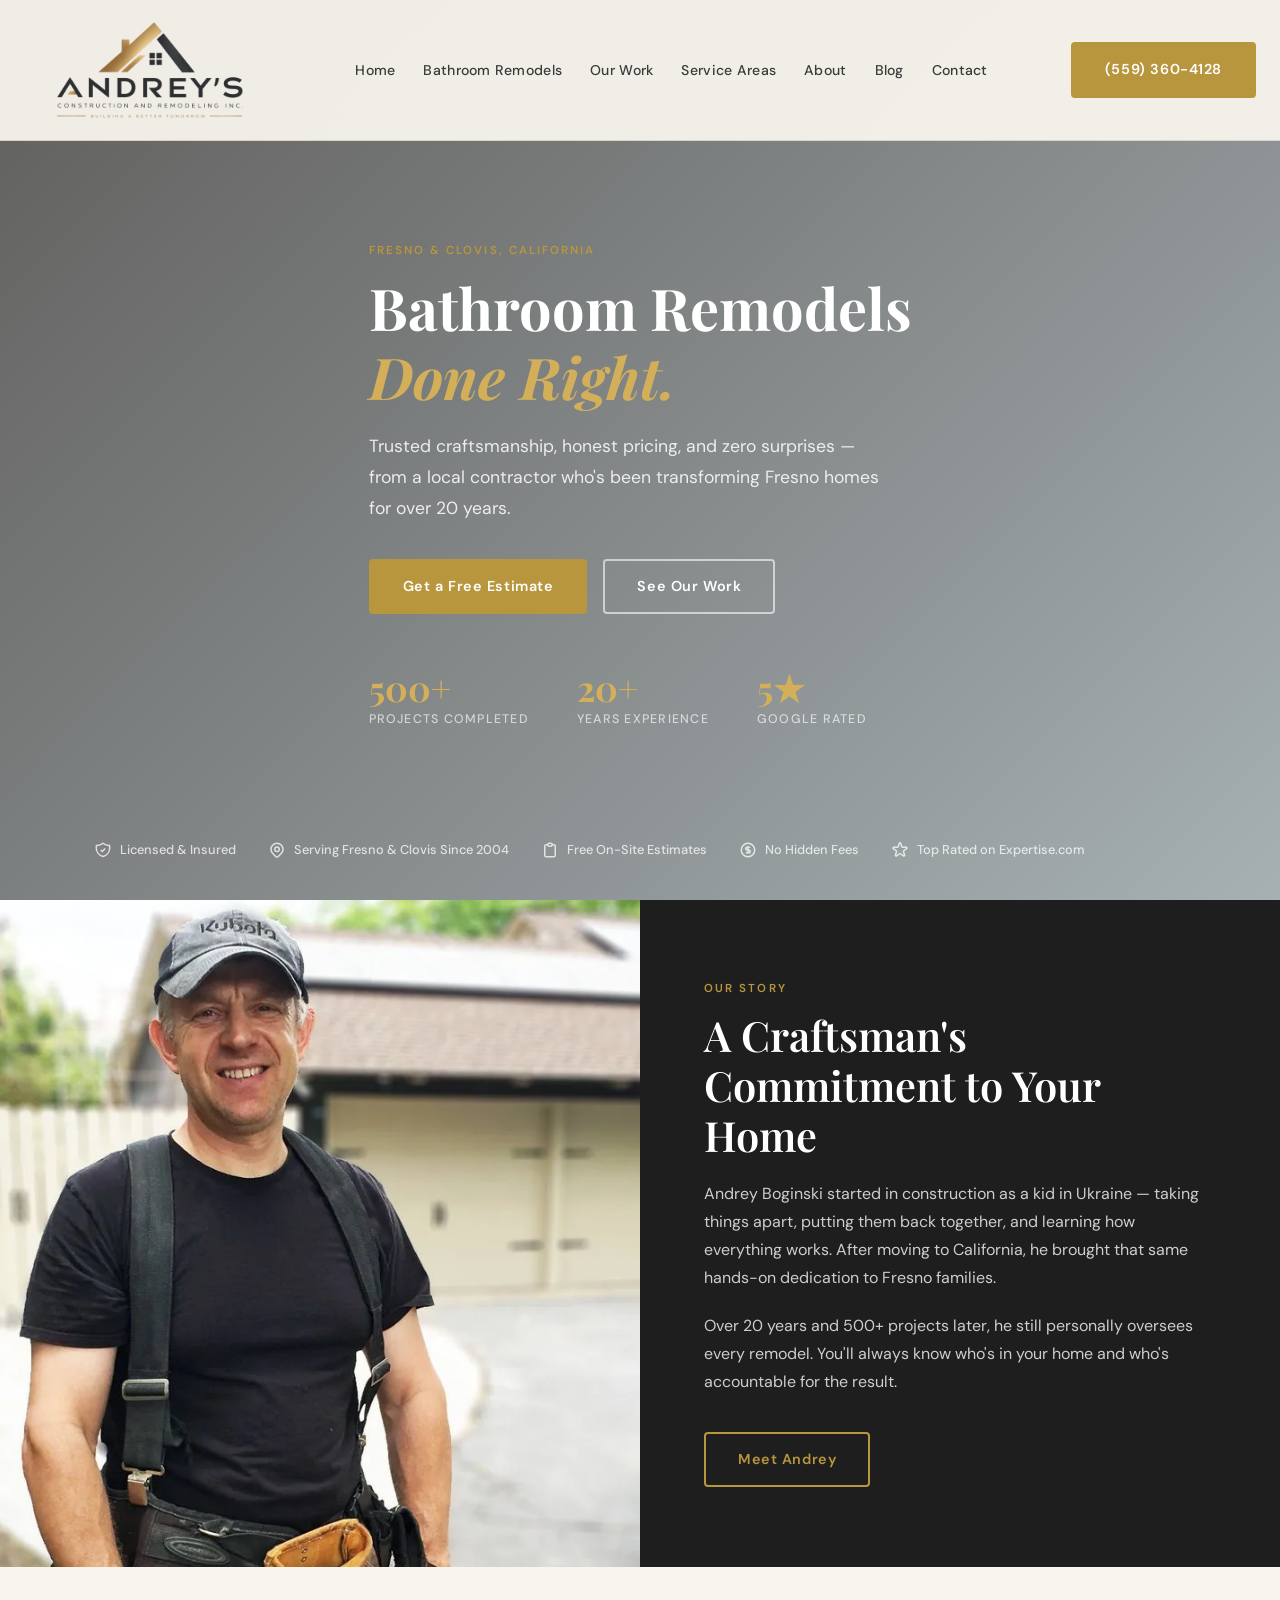
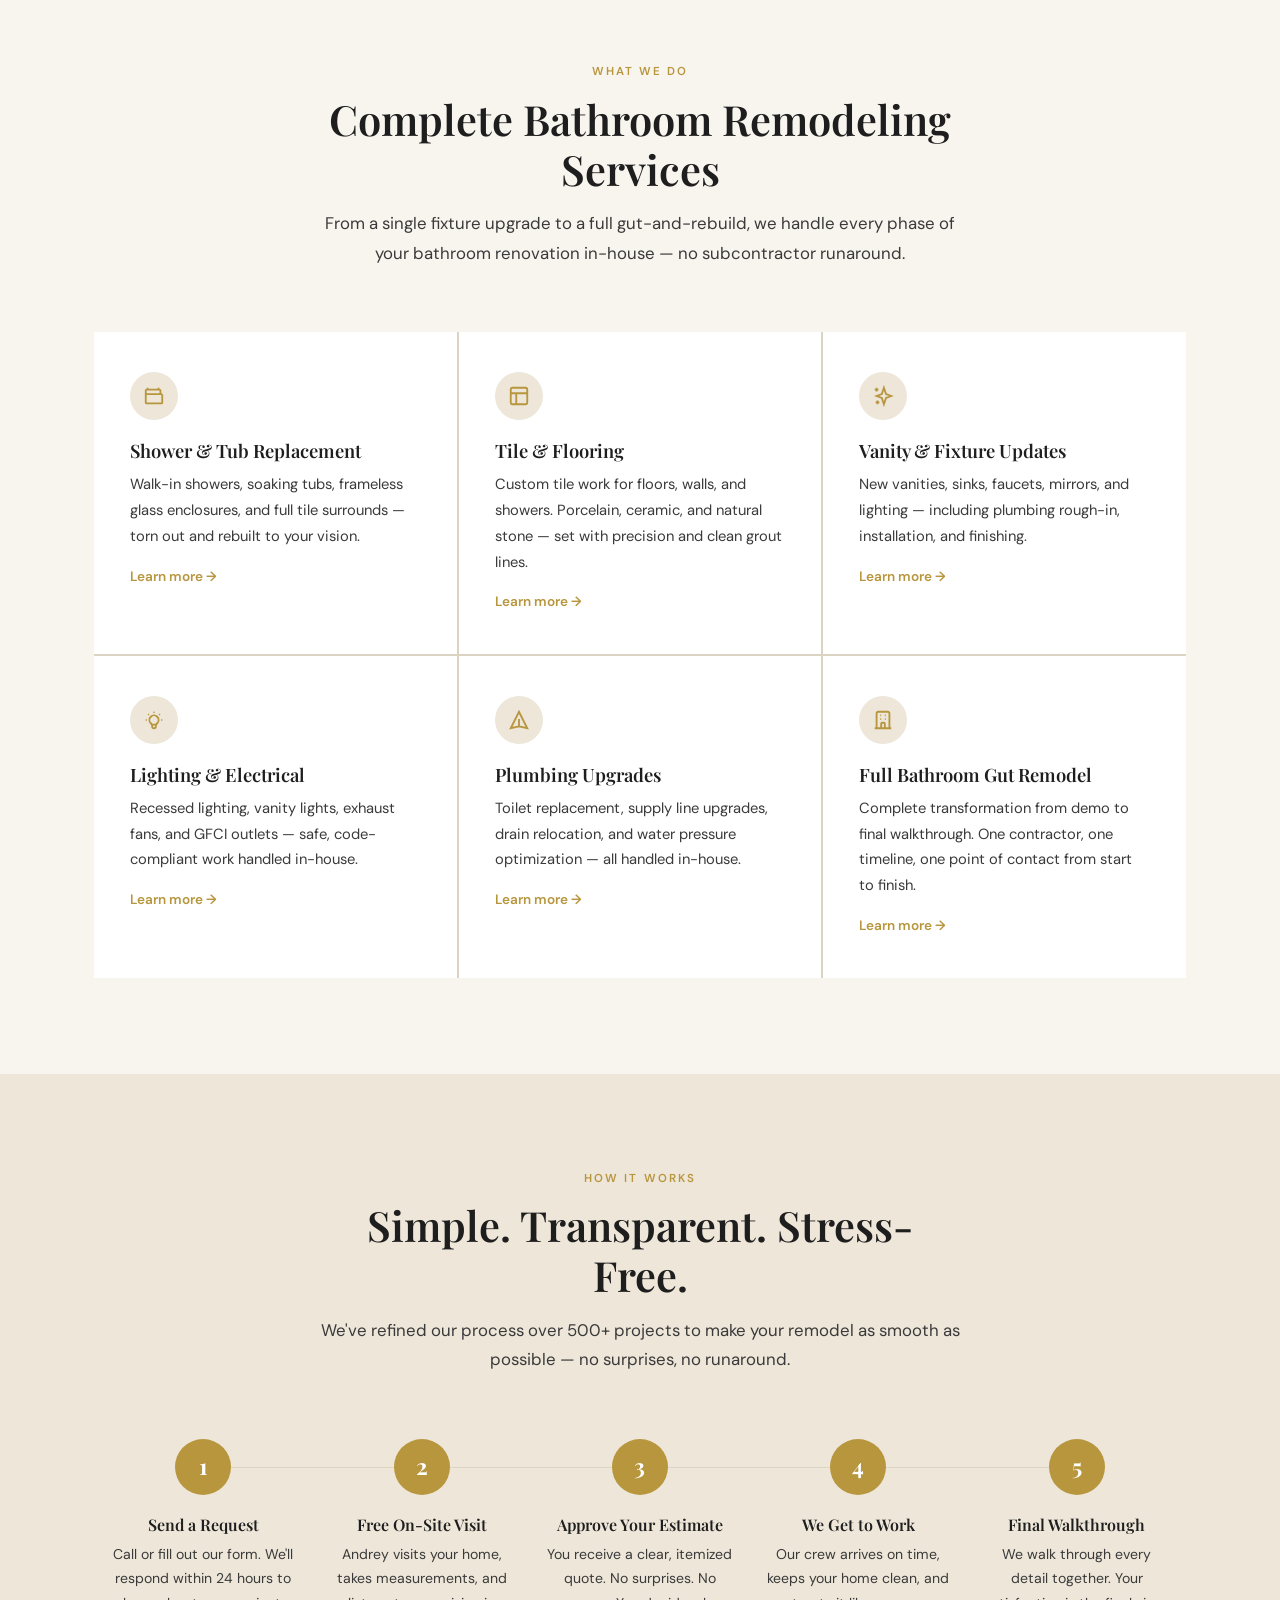
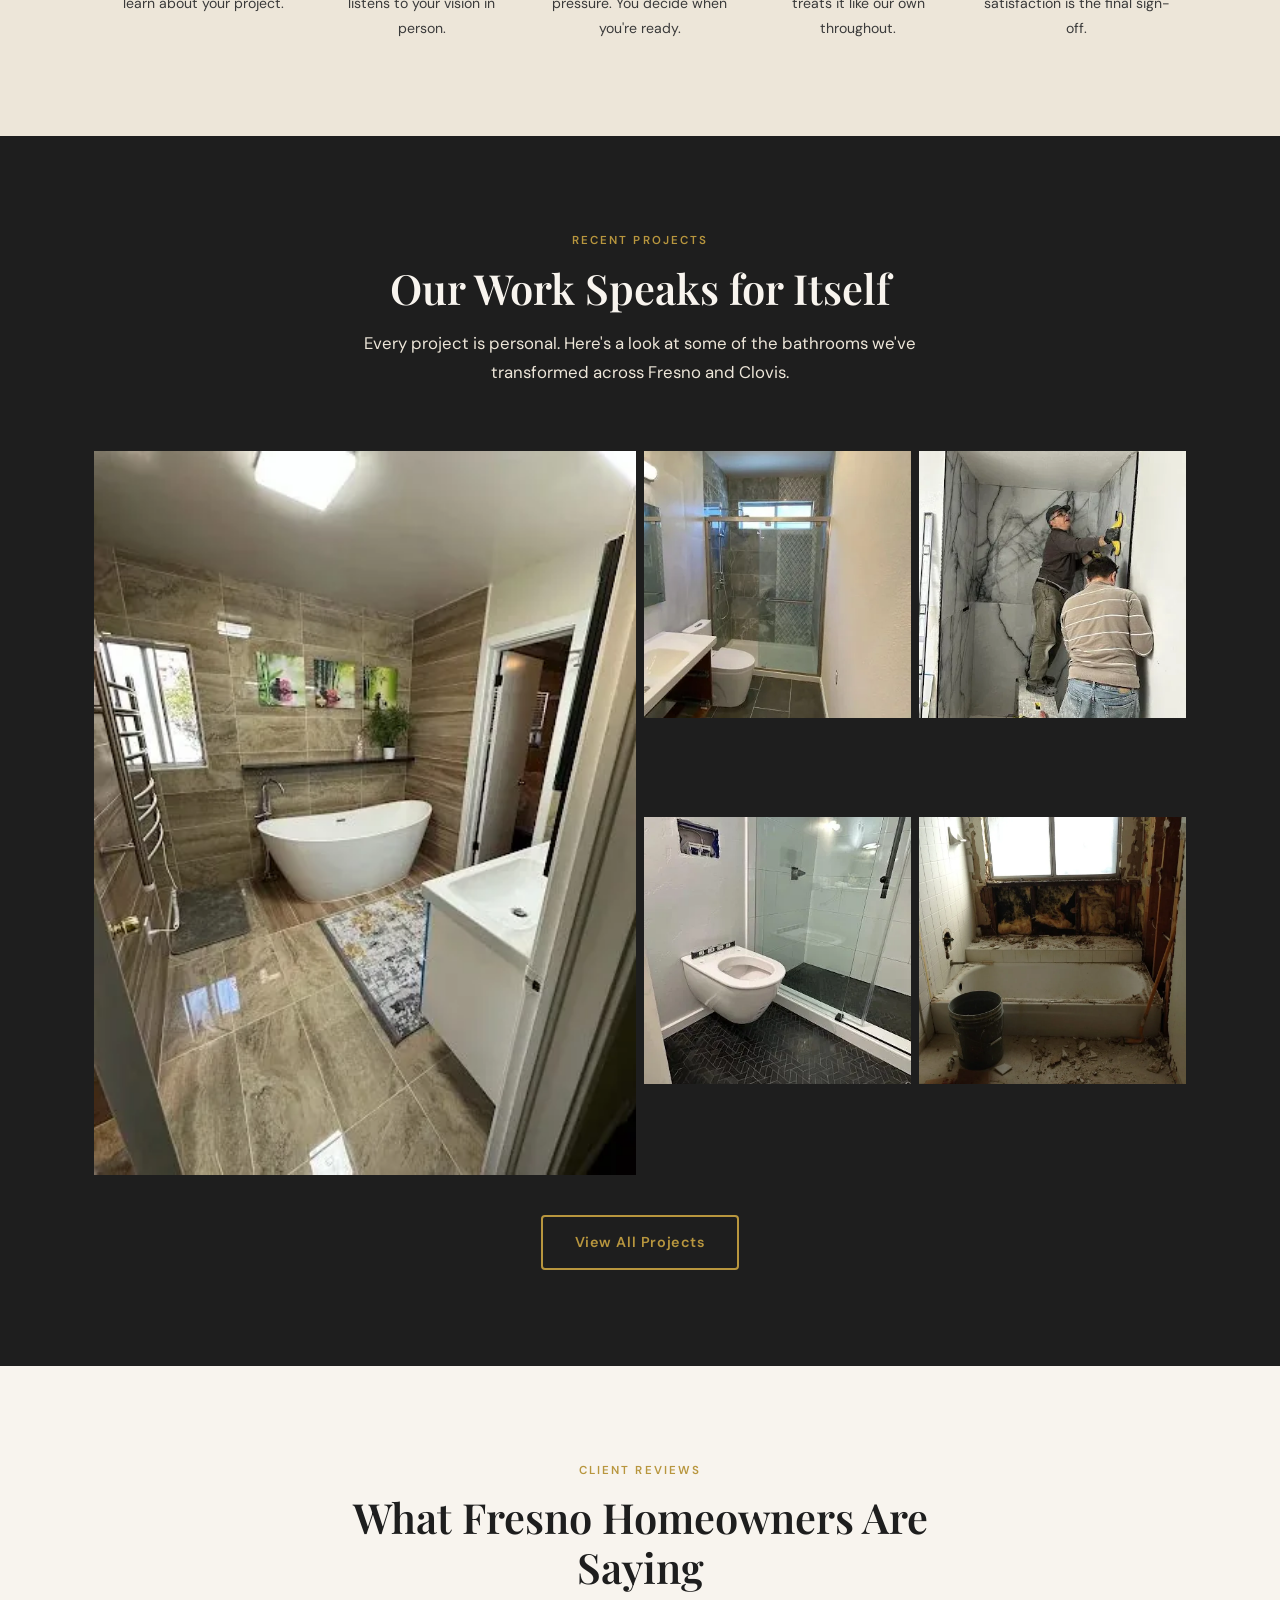
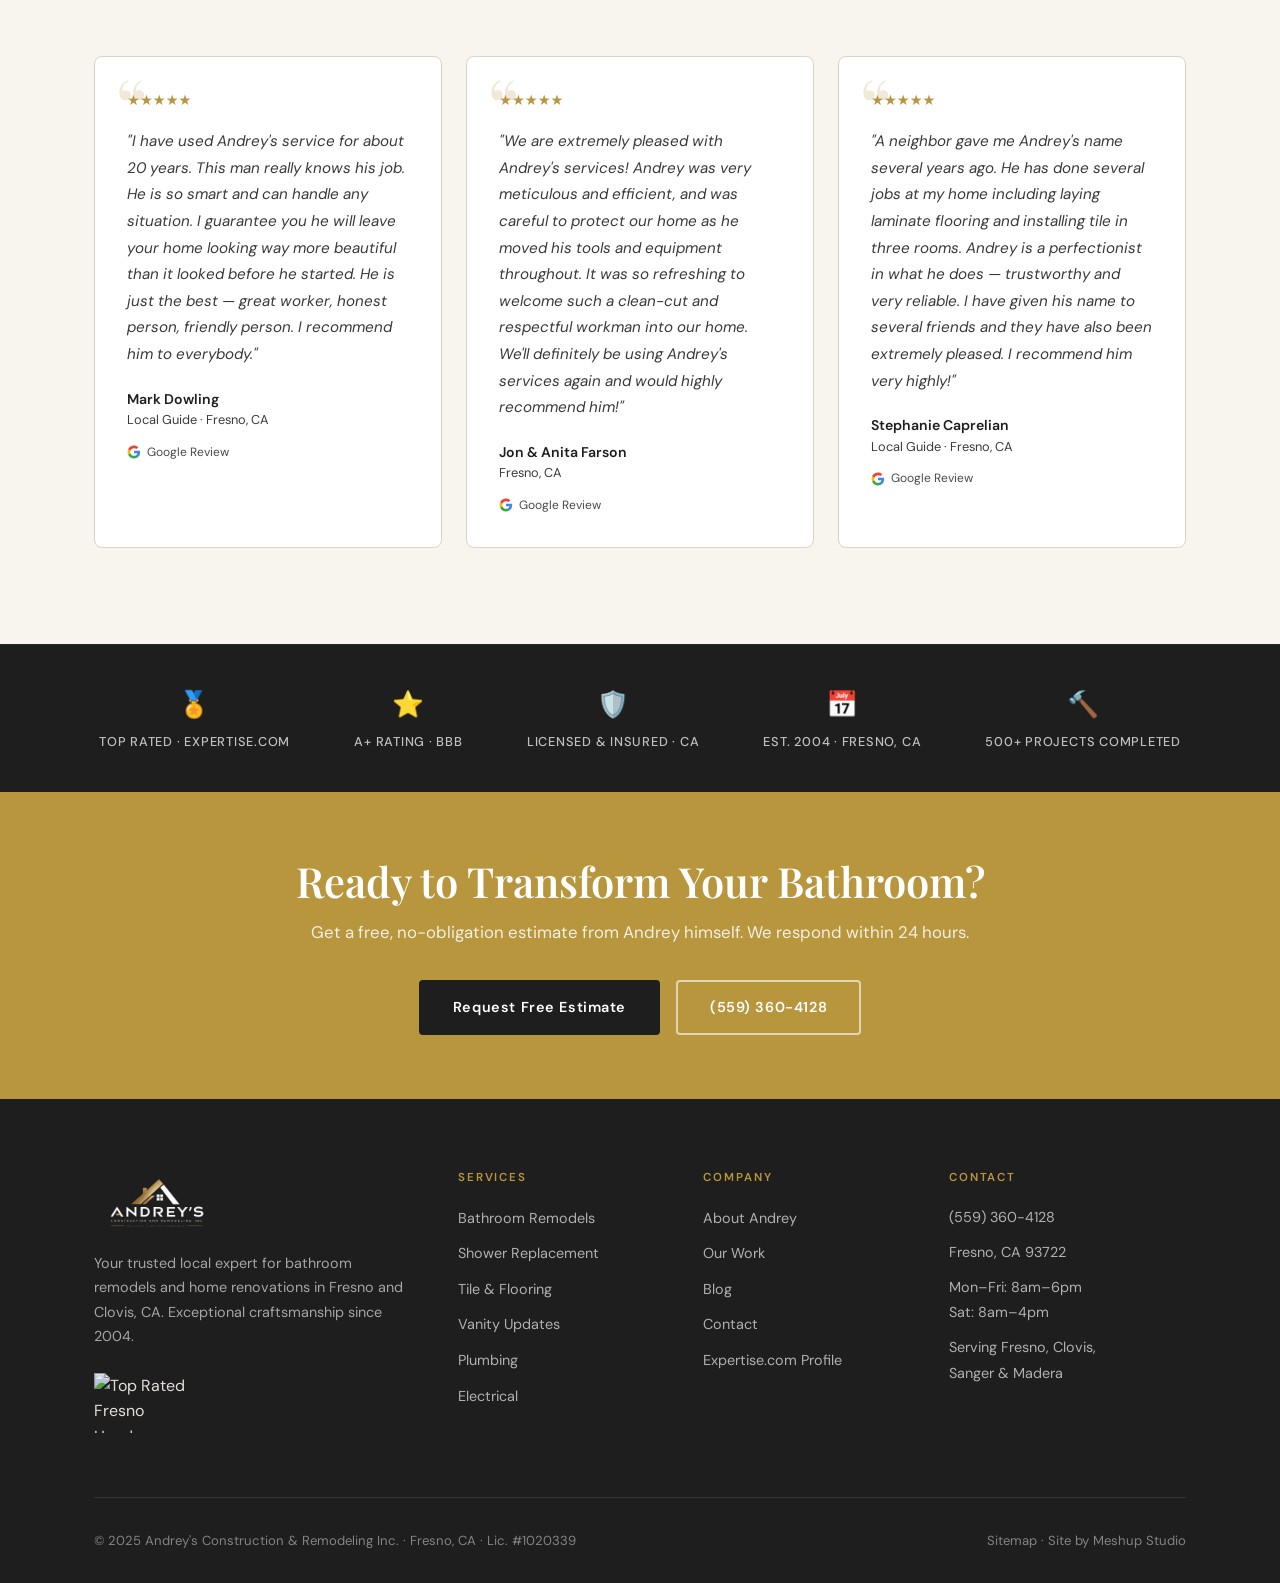
==== commit 3d7b2ec8: "Phase 1 SEO/content cleanup: schema, broken assets, off-brand gallery content - index.html: remove s" ====
--- a/index.html
+++ b/index.html
@@ -13,7 +13,7 @@
   <meta property="og:description" content="Expert bathroom remodeling in Fresno & Clovis, CA. 20+ years, 500+ projects. Free estimates. (559) 360-4128.">
   <meta property="og:type" content="website">
   <meta property="og:url" content="https://www.andreyhandyman.com/">
-  <meta property="og:image" content="https://www.andreyhandyman.com/images/og-home.jpg">
+  <meta property="og:image" content="https://www.andreyhandyman.com/images/bathroom-reno-3.jpg">
 
   <!-- Fonts & CSS -->
   <link rel="icon" type="image/png" href="/favicon.png">
@@ -32,10 +32,9 @@
     "@type": "HomeAndConstructionBusiness",
     "@id": "https://www.andreyhandyman.com/#business",
     "name": "Andrey's Construction & Remodeling Inc.",
-    "alternateName": "Andrey's Handyman Services",
     "url": "https://www.andreyhandyman.com/",
-    "logo": "https://www.andreyhandyman.com/images/logo.png",
-    "image": "https://www.andreyhandyman.com/images/og-home.jpg",
+    "logo": "https://www.andreyhandyman.com/images/logo/logo-light.png",
+    "image": "https://www.andreyhandyman.com/images/bathroom-reno-3.jpg",
     "description": "Expert bathroom remodeling and home renovation services in Fresno and Clovis, CA. 20+ years of experience, 500+ completed projects.",
     "telephone": "+15593604128",
     "email": "andreyhandyman@gmail.com",
@@ -64,8 +63,7 @@
         { "@type": "Offer", "itemOffered": { "@type": "Service", "name": "Bathroom Remodel" } },
         { "@type": "Offer", "itemOffered": { "@type": "Service", "name": "Shower & Tub Replacement" } },
         { "@type": "Offer", "itemOffered": { "@type": "Service", "name": "Tile & Flooring Installation" } },
-        { "@type": "Offer", "itemOffered": { "@type": "Service", "name": "Vanity & Fixture Updates" } },
-        { "@type": "Offer", "itemOffered": { "@type": "Service", "name": "Kitchen Remodel" } }
+        { "@type": "Offer", "itemOffered": { "@type": "Service", "name": "Vanity & Fixture Updates" } }
       ]
     },
     "priceRange": "$$",
--- a/css/style.css
+++ b/css/style.css
@@ -134,17 +134,20 @@
   transition: box-shadow 0.2s;
 }
 .site-nav.scrolled { box-shadow: var(--shadow-sm); }
+.site-nav .container { max-width: 1300px; }
 .nav-inner {
   display: flex;
   align-items: center;
   justify-content: space-between;
   height: 140px;
+  gap: 24px;
 }
 .nav-logo {
   display: flex;
   align-items: center;
   line-height: 1;
   text-decoration: none;
+  flex-shrink: 0;
 }
 .nav-logo img {
   height: 128px;
@@ -155,7 +158,8 @@
 .nav-links {
   display: flex;
   align-items: center;
-  gap: 36px;
+  gap: 28px;
+  flex-wrap: nowrap;
 }
 .nav-links a {
   font-size: 0.88rem;
@@ -164,6 +168,7 @@
   letter-spacing: 0.02em;
   transition: color 0.15s;
   position: relative;
+  white-space: nowrap;
 }
 .nav-links a::after {
   content: '';
@@ -785,6 +790,11 @@
 .mobile-nav .btn { margin-top: 24px; width: 100%; justify-content: center; }
 
 /* ---------- RESPONSIVE ---------- */
+@media (max-width: 1200px) {
+  .nav-links, .nav-cta { display: none; }
+  .nav-hamburger { display: flex; }
+}
+
 @media (max-width: 1024px) {
   :root { --section-pad: 72px; }
   .services-grid { grid-template-columns: repeat(2, 1fr); }
@@ -803,8 +813,6 @@
 
 @media (max-width: 768px) {
   :root { --section-pad: 56px; }
-  .nav-links, .nav-cta { display: none; }
-  .nav-hamburger { display: flex; }
   .hero { min-height: 92vh; }
   .hero-stats { gap: 28px; }
   .hero-trust { display: none; }
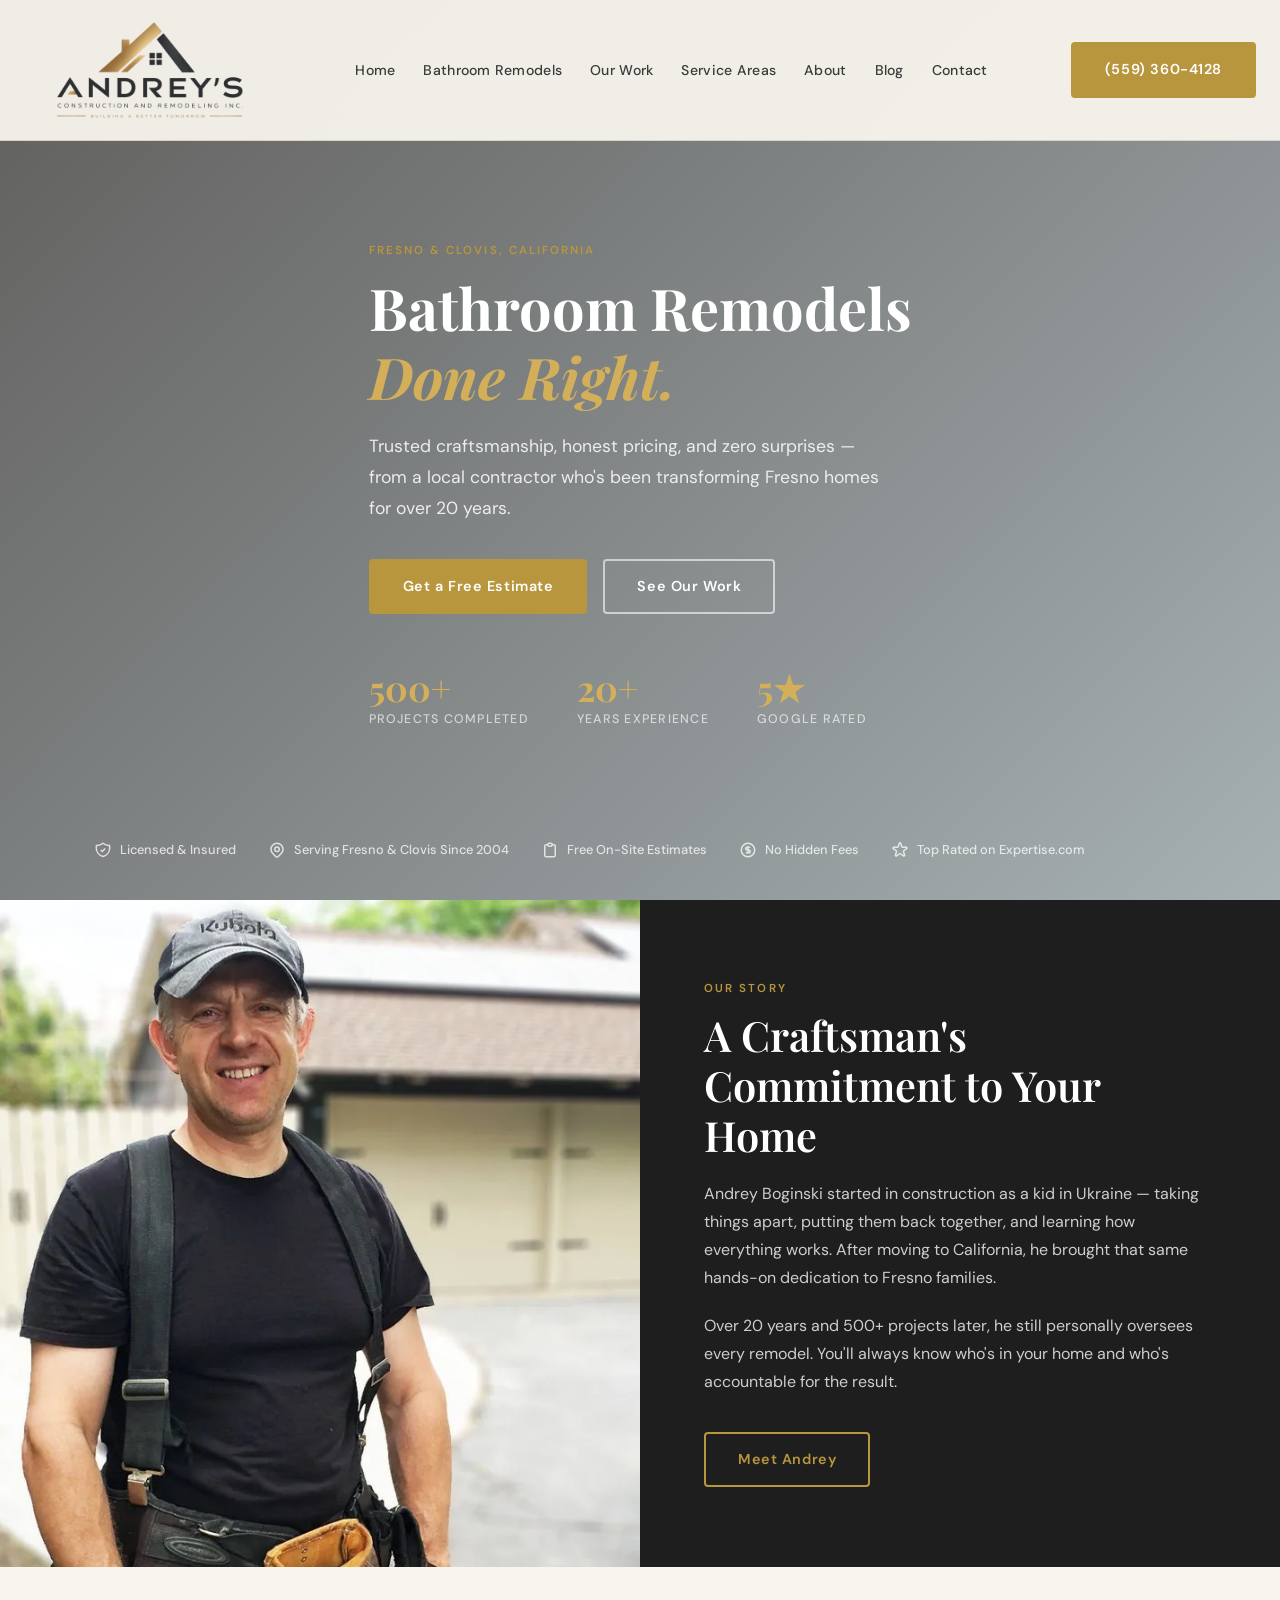
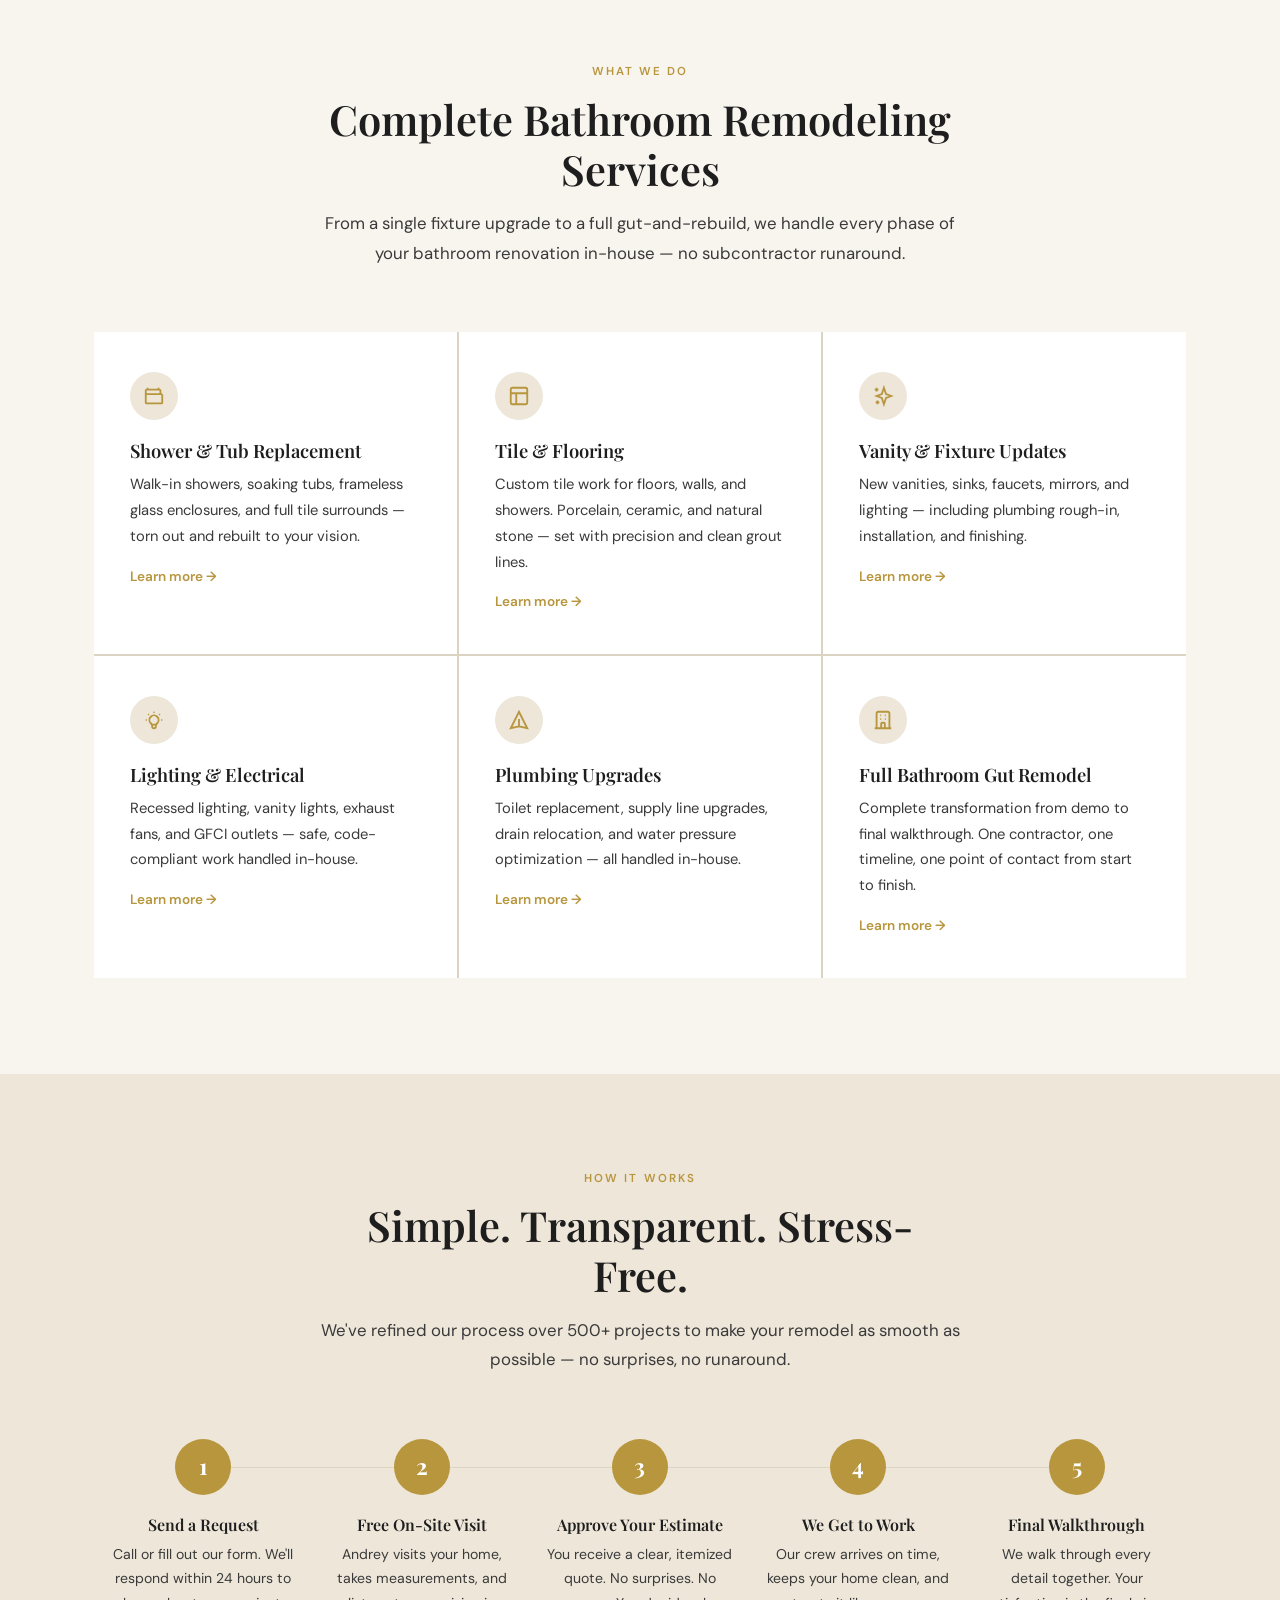
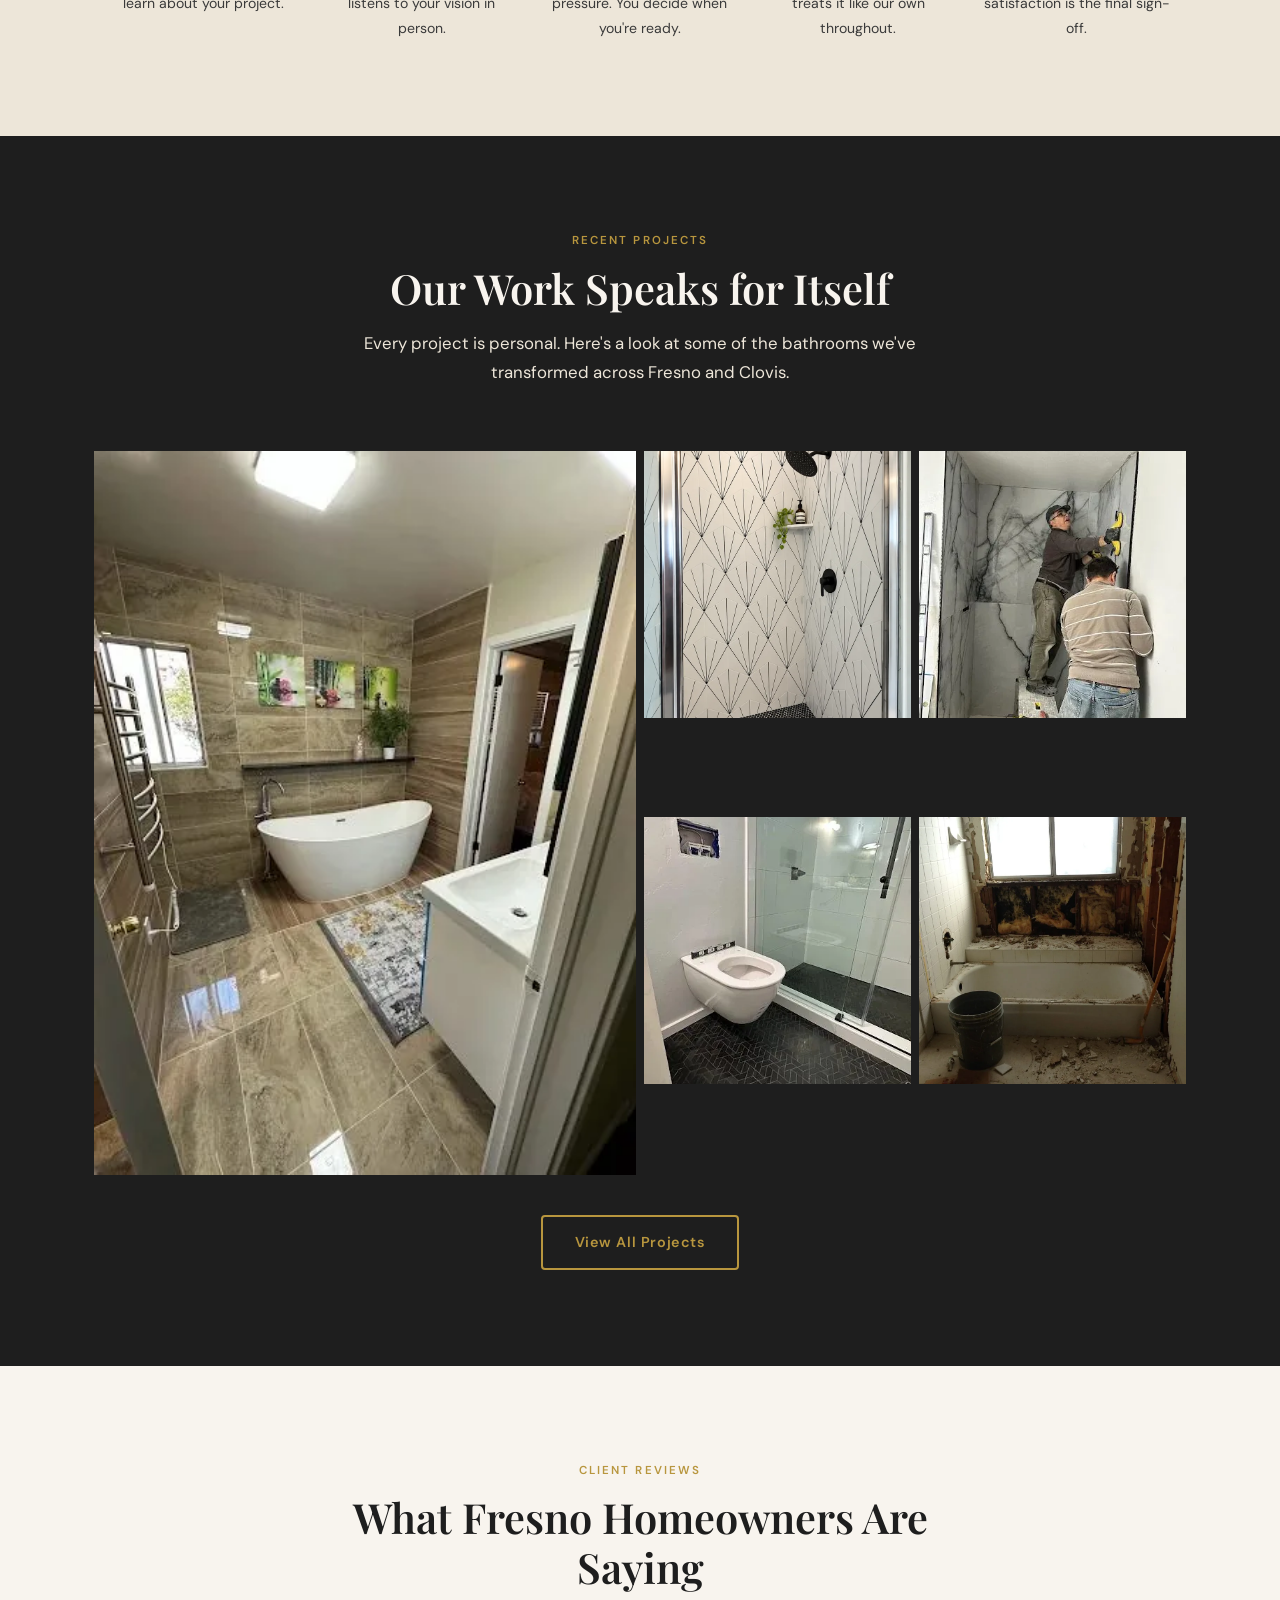
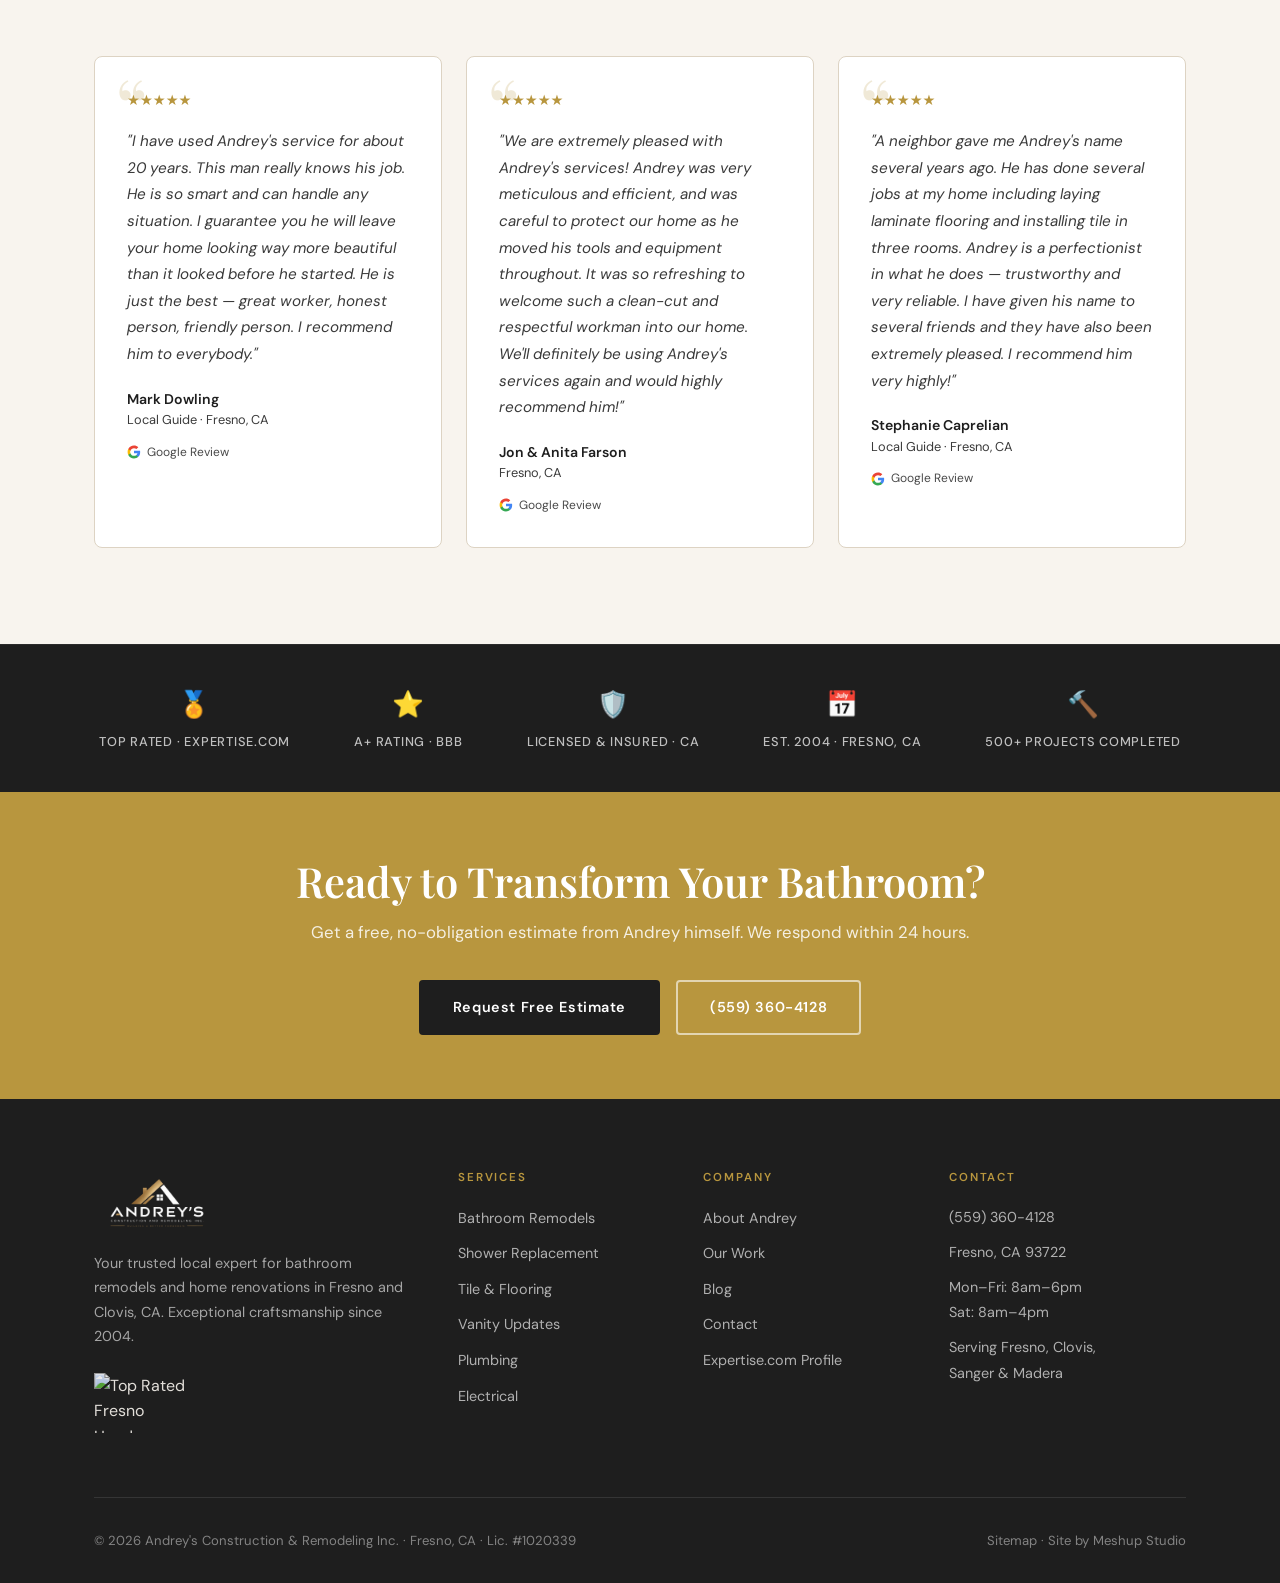
==== commit 8309299f: "Phase 7: sitewide cleanup - homepage photo accuracy, 2026 dates, copyright year - index.html: fix tw" ====
--- a/index.html
+++ b/index.html
@@ -3,21 +3,26 @@
 <head>
   <meta charset="UTF-8">
   <meta name="viewport" content="width=device-width, initial-scale=1.0">
-  <title>Bathroom Remodel Fresno CA | Andrey's Construction & Remodeling</title>
+  <title>Andrey's Construction & Remodeling | Bathroom Remodeling in Fresno, CA</title>
   <meta name="description" content="Expert bathroom remodeling in Fresno & Clovis, CA. 20+ years experience, 500+ projects, free on-site estimates. Licensed, insured. Call (559) 360-4128.">
   <meta name="robots" content="index, follow">
-  <link rel="canonical" href="https://www.andreyhandyman.com/">
+  <link rel="canonical" href="https://andreyhandyman.com/">
 
   <!-- Open Graph -->
-  <meta property="og:title" content="Bathroom Remodel Fresno CA | Andrey's Construction & Remodeling">
+  <meta property="og:title" content="Andrey's Construction & Remodeling | Bathroom Remodeling in Fresno, CA">
   <meta property="og:description" content="Expert bathroom remodeling in Fresno & Clovis, CA. 20+ years, 500+ projects. Free estimates. (559) 360-4128.">
   <meta property="og:type" content="website">
-  <meta property="og:url" content="https://www.andreyhandyman.com/">
-  <meta property="og:image" content="https://www.andreyhandyman.com/images/bathroom-reno-3.jpg">
+  <meta property="og:url" content="https://andreyhandyman.com/">
+  <meta property="og:image" content="https://andreyhandyman.com/images/bathroom-reno-3.jpg">
+
+  <!-- Twitter Card -->
+  <meta name="twitter:card" content="summary_large_image">
+  <meta name="twitter:title" content="Andrey's Construction & Remodeling | Bathroom Remodeling in Fresno, CA">
+  <meta name="twitter:description" content="Expert bathroom remodeling in Fresno & Clovis, CA. 20+ years, 500+ projects. Free estimates. (559) 360-4128.">
+  <meta name="twitter:image" content="https://andreyhandyman.com/images/bathroom-reno-3.jpg">
 
   <!-- Fonts & CSS -->
   <link rel="icon" type="image/png" href="/favicon.png">
-  <link rel="preload" as="image" href="/images/bathroom-reno-3.webp" fetchpriority="high">
   <link rel="apple-touch-icon" href="/images/logo/favicon-192.png">
   <link rel="preconnect" href="https://fonts.googleapis.com">
   <link rel="preconnect" href="https://fonts.gstatic.com" crossorigin>
@@ -30,11 +35,11 @@
   {
     "@context": "https://schema.org",
     "@type": "HomeAndConstructionBusiness",
-    "@id": "https://www.andreyhandyman.com/#business",
+    "@id": "https://andreyhandyman.com/#business",
     "name": "Andrey's Construction & Remodeling Inc.",
-    "url": "https://www.andreyhandyman.com/",
-    "logo": "https://www.andreyhandyman.com/images/logo/logo-light.png",
-    "image": "https://www.andreyhandyman.com/images/bathroom-reno-3.jpg",
+    "url": "https://andreyhandyman.com/",
+    "logo": "https://andreyhandyman.com/images/logo/logo-light.png",
+    "image": "https://andreyhandyman.com/images/bathroom-reno-3.jpg",
     "description": "Expert bathroom remodeling and home renovation services in Fresno and Clovis, CA. 20+ years of experience, 500+ completed projects.",
     "telephone": "+15593604128",
     "email": "andreyhandyman@gmail.com",
@@ -53,8 +58,11 @@
     "areaServed": [
       { "@type": "City", "name": "Fresno", "sameAs": "https://en.wikipedia.org/wiki/Fresno,_California" },
       { "@type": "City", "name": "Clovis", "sameAs": "https://en.wikipedia.org/wiki/Clovis,_California" },
-      { "@type": "City", "name": "Sanger" },
-      { "@type": "City", "name": "Madera" }
+      { "@type": "City", "name": "Sanger", "sameAs": "https://en.wikipedia.org/wiki/Sanger,_California" },
+      { "@type": "City", "name": "Madera", "sameAs": "https://en.wikipedia.org/wiki/Madera,_California" },
+      { "@type": "City", "name": "Reedley", "sameAs": "https://en.wikipedia.org/wiki/Reedley,_California" },
+      { "@type": "City", "name": "Selma", "sameAs": "https://en.wikipedia.org/wiki/Selma,_California" },
+      { "@type": "City", "name": "Kerman", "sameAs": "https://en.wikipedia.org/wiki/Kerman,_California" }
     ],
     "hasOfferCatalog": {
       "@type": "OfferCatalog",
@@ -75,33 +83,6 @@
     "sameAs": [
       "https://www.bbb.org/us/ca/fresno/profile/general-contractor/andreys-construction-and-remolding-inc-1126-850030077",
       "https://www.expertise.com/home-improvement/handyman/california/fresno"
-    ],
-    "aggregateRating": {
-      "@type": "AggregateRating",
-      "ratingValue": "5",
-      "reviewCount": "3",
-      "bestRating": "5",
-      "worstRating": "1"
-    },
-    "review": [
-      {
-        "@type": "Review",
-        "author": { "@type": "Person", "name": "Mark Dowling" },
-        "reviewRating": { "@type": "Rating", "ratingValue": "5", "bestRating": "5" },
-        "reviewBody": "I have used Andrey's service for about 20 years. This man really knows his job. He is so smart and can handle any situation. Great worker, honest person, friendly person. I recommend him to everybody."
-      },
-      {
-        "@type": "Review",
-        "author": { "@type": "Person", "name": "Anita Farson" },
-        "reviewRating": { "@type": "Rating", "ratingValue": "5", "bestRating": "5" },
-        "reviewBody": "We are extremely pleased with Andrey's services! Andrey was very meticulous and efficient and was careful to protect our home. We'll definitely be using Andrey's services again and would highly recommend him!"
-      },
-      {
-        "@type": "Review",
-        "author": { "@type": "Person", "name": "Stephanie Caprelian" },
-        "reviewRating": { "@type": "Rating", "ratingValue": "5", "bestRating": "5" },
-        "reviewBody": "Andrey is a perfectionist in what he does. He is trustworthy and very reliable. I have given his name to several friends and they have also been extremely pleased. I recommend him very highly!"
-      }
     ]
   }
   </script>
@@ -151,7 +132,7 @@
   <div class="container">
     <div class="hero-content">
       <span class="eyebrow">Fresno & Clovis, California</span>
-      <h1>Bathroom Remodels<br><em>Done Right.</em></h1>
+      <h1>Bathroom Remodels <br><em>Done Right.</em></h1>
       <p>Trusted craftsmanship, honest pricing, and zero surprises — from a local contractor who's been transforming Fresno homes for over 20 years.</p>
       <div class="hero-actions">
         <a href="/contact.html" class="btn btn-primary">Get a Free Estimate</a>
@@ -335,7 +316,7 @@
         <div class="gallery-overlay">Bathroom Remodel — Fresno</div>
       </div>
       <div class="gallery-item">
-        <img src="images/bathroom-reno-4.webp" alt="Bathroom tile installation Fresno - custom porcelain floor tiles" loading="lazy" width="600" height="600">
+        <img src="images/clovis-bathroom-remodel-art-deco-shower-tile.webp" alt="Art-deco patterned tile shower in a Clovis, CA bathroom remodel" loading="lazy" width="600" height="600">
         <div class="gallery-overlay">Modern Bathroom — Clovis</div>
       </div>
       <div class="gallery-item">
@@ -343,7 +324,7 @@
         <div class="gallery-overlay">Shower Remodel — Fresno</div>
       </div>
       <div class="gallery-item">
-        <img src="images/toilet-install.webp" alt="Vanity and fixture update in Clovis bathroom remodel" loading="lazy" width="600" height="600">
+        <img src="images/toilet-install.webp" alt="Vanity and fixture update in Fresno bathroom remodel" loading="lazy" width="600" height="600">
         <div class="gallery-overlay">Toilet Install — Fresno</div>
       </div>
       <div class="gallery-item">
@@ -443,7 +424,7 @@
           <li><a href="/bathroom-remodel-fresno.html#tile">Tile & Flooring</a></li>
           <li><a href="/bathroom-remodel-fresno.html#vanity">Vanity Updates</a></li>
           <li><a href="/bathroom-remodel-fresno.html#plumbing">Plumbing</a></li>
-          <li><a href="/bathroom-remodel-fresno.html#electrical">Electrical</a></li>
+          <li><a href="/bathroom-remodel-fresno.html#plumbing">Electrical</a></li>
         </ul>
       </div>
       <div class="footer-col">
@@ -465,7 +446,7 @@
       </div>
     </div>
     <div class="footer-bottom">
-      <span>© 2025 Andrey's Construction & Remodeling Inc. · Fresno, CA · Lic. #1020339</span>
+      <span>© 2026 Andrey's Construction & Remodeling Inc. · Fresno, CA · Lic. #1020339</span>
       <span>
         <a href="/sitemap.xml">Sitemap</a> ·
         Site by <a href="https://meshupstudio.com" rel="noopener noreferrer" target="_blank">Meshup Studio</a>
--- a/css/style.css
+++ b/css/style.css
@@ -188,10 +188,14 @@
 .nav-hamburger {
   display: none;
   flex-direction: column;
+  align-items: center;
+  justify-content: center;
   gap: 5px;
+  width: 44px;
+  height: 44px;
   background: none;
   border: none;
-  padding: 4px;
+  padding: 0;
 }
 .nav-hamburger span {
   display: block;
@@ -532,6 +536,7 @@
 .contact-detail-text a:hover { color: var(--gold); }
 
 /* FORM */
+.contact-form-col { min-width: 0; }
 .contact-form { background: var(--white); border: 1px solid var(--border); border-radius: var(--radius-md); padding: 48px; }
 .contact-form h3 { margin-bottom: 32px; font-size: 1.3rem; }
 .form-row { display: grid; grid-template-columns: 1fr 1fr; gap: 20px; }
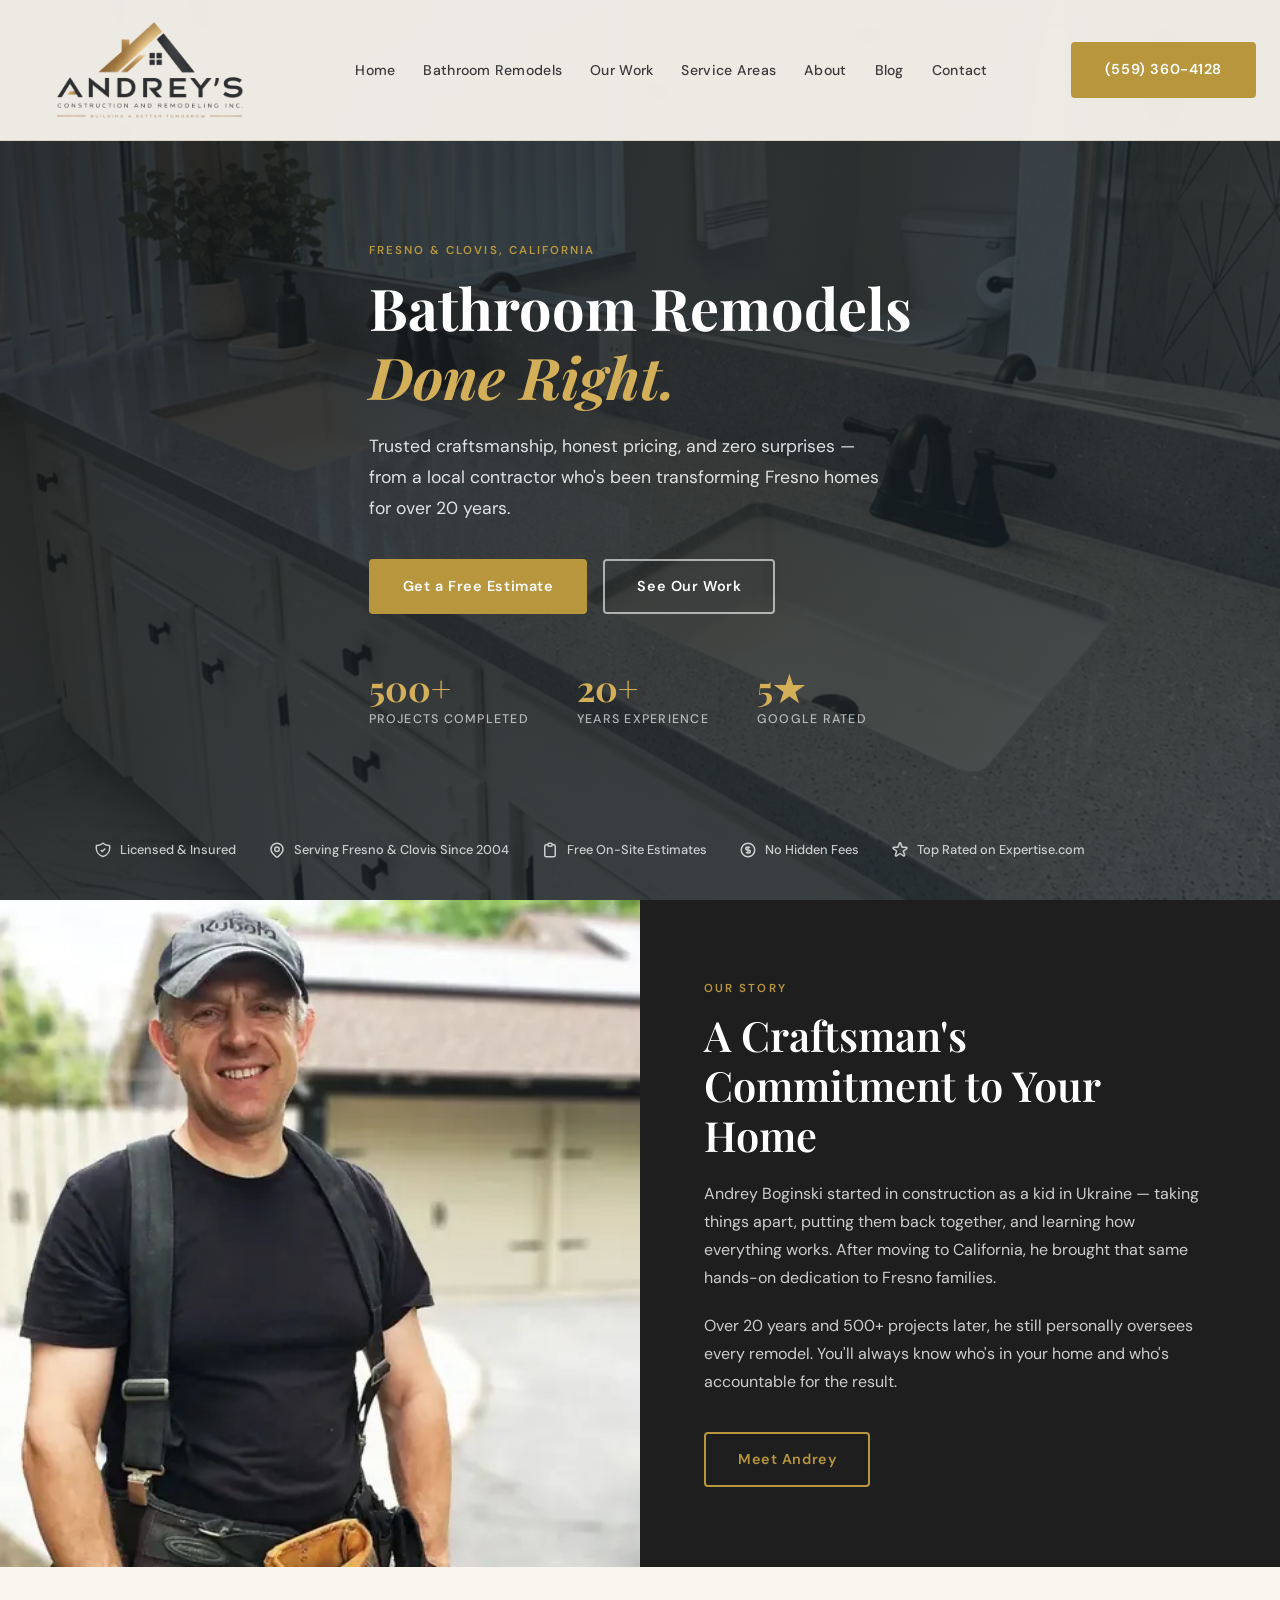
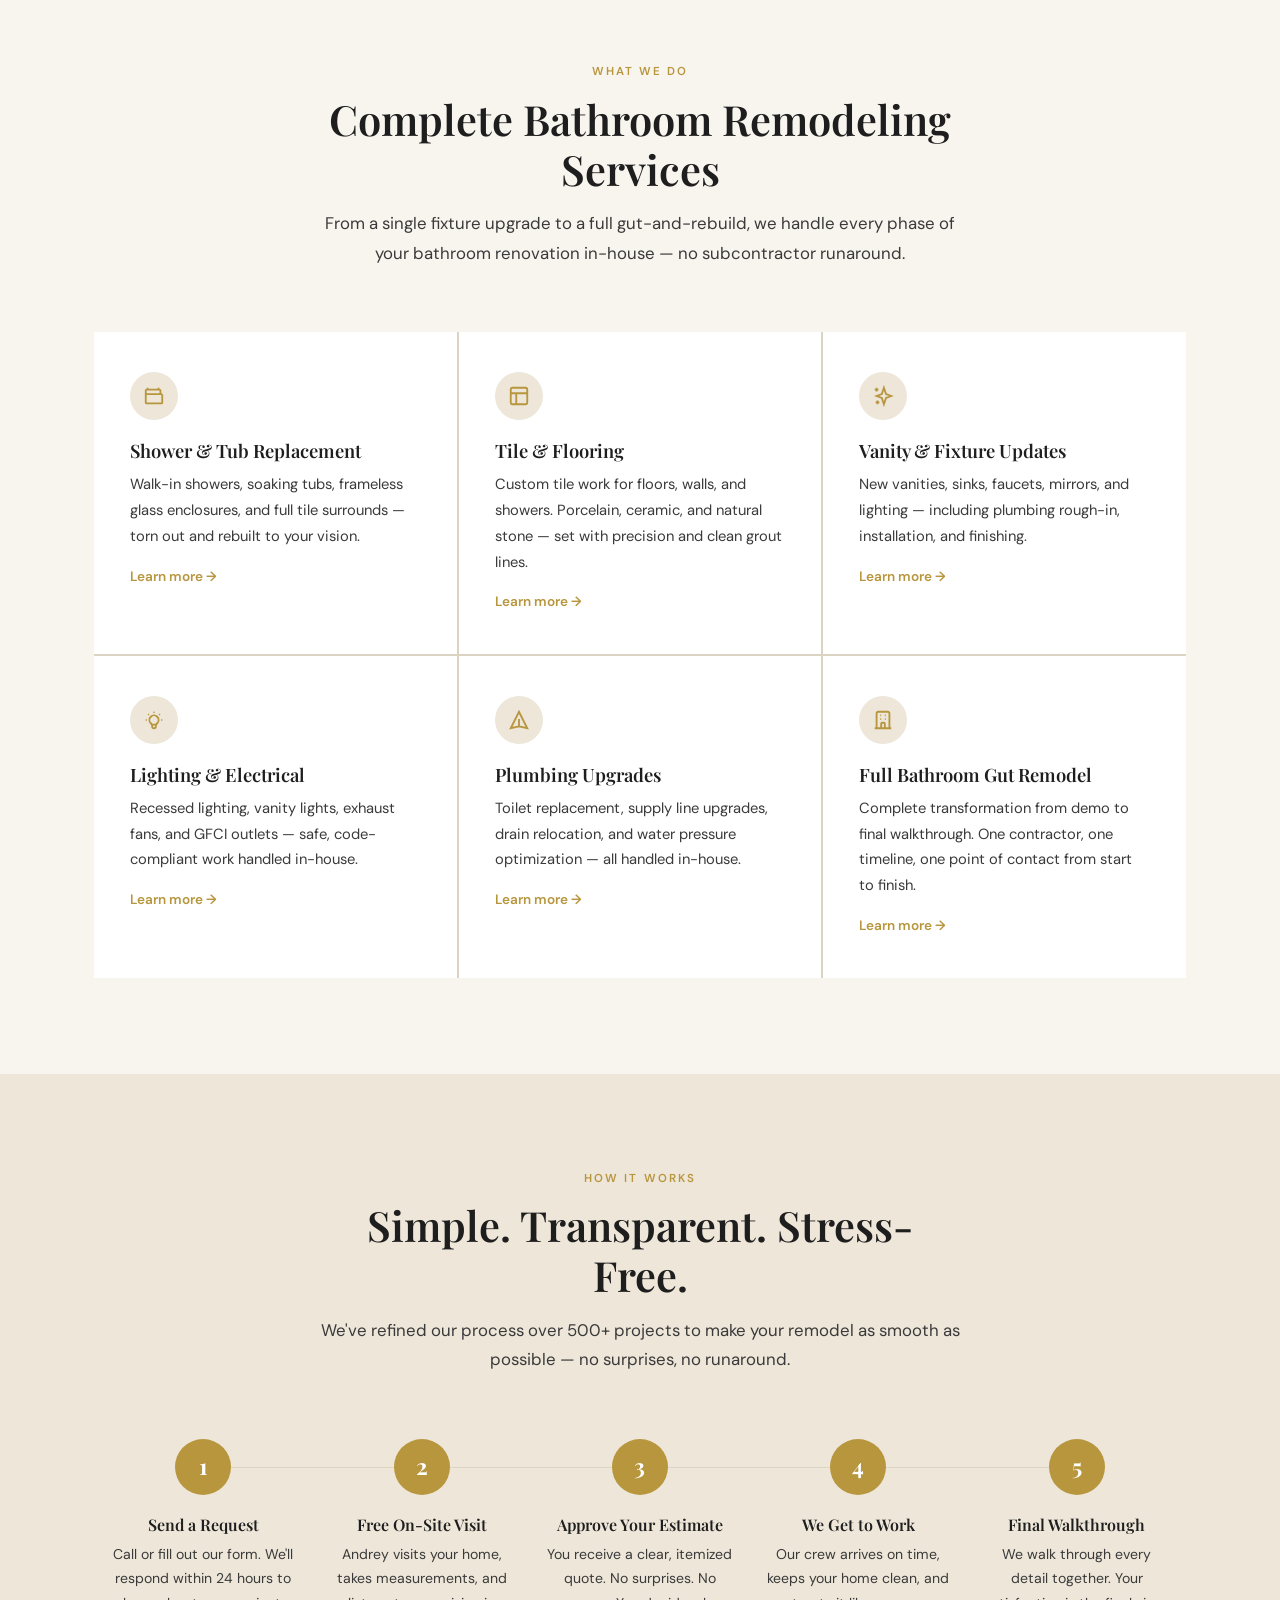
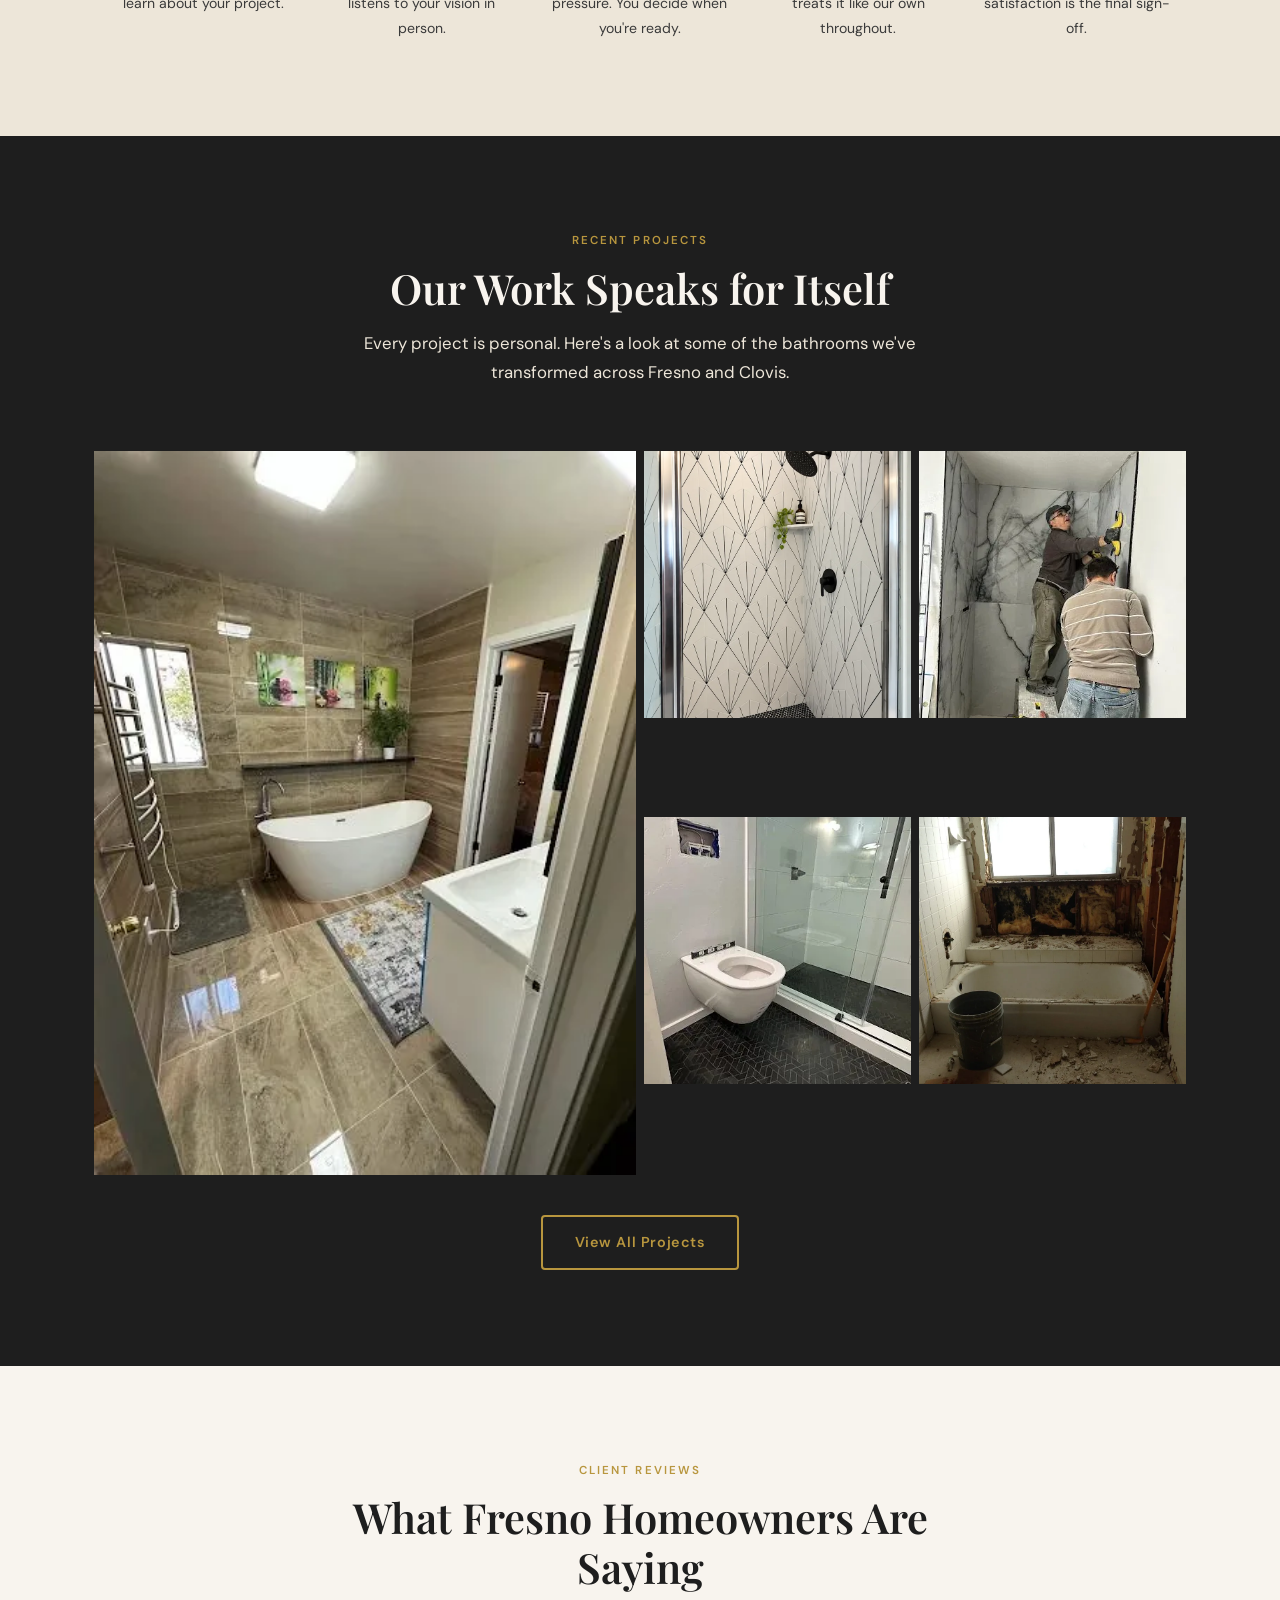
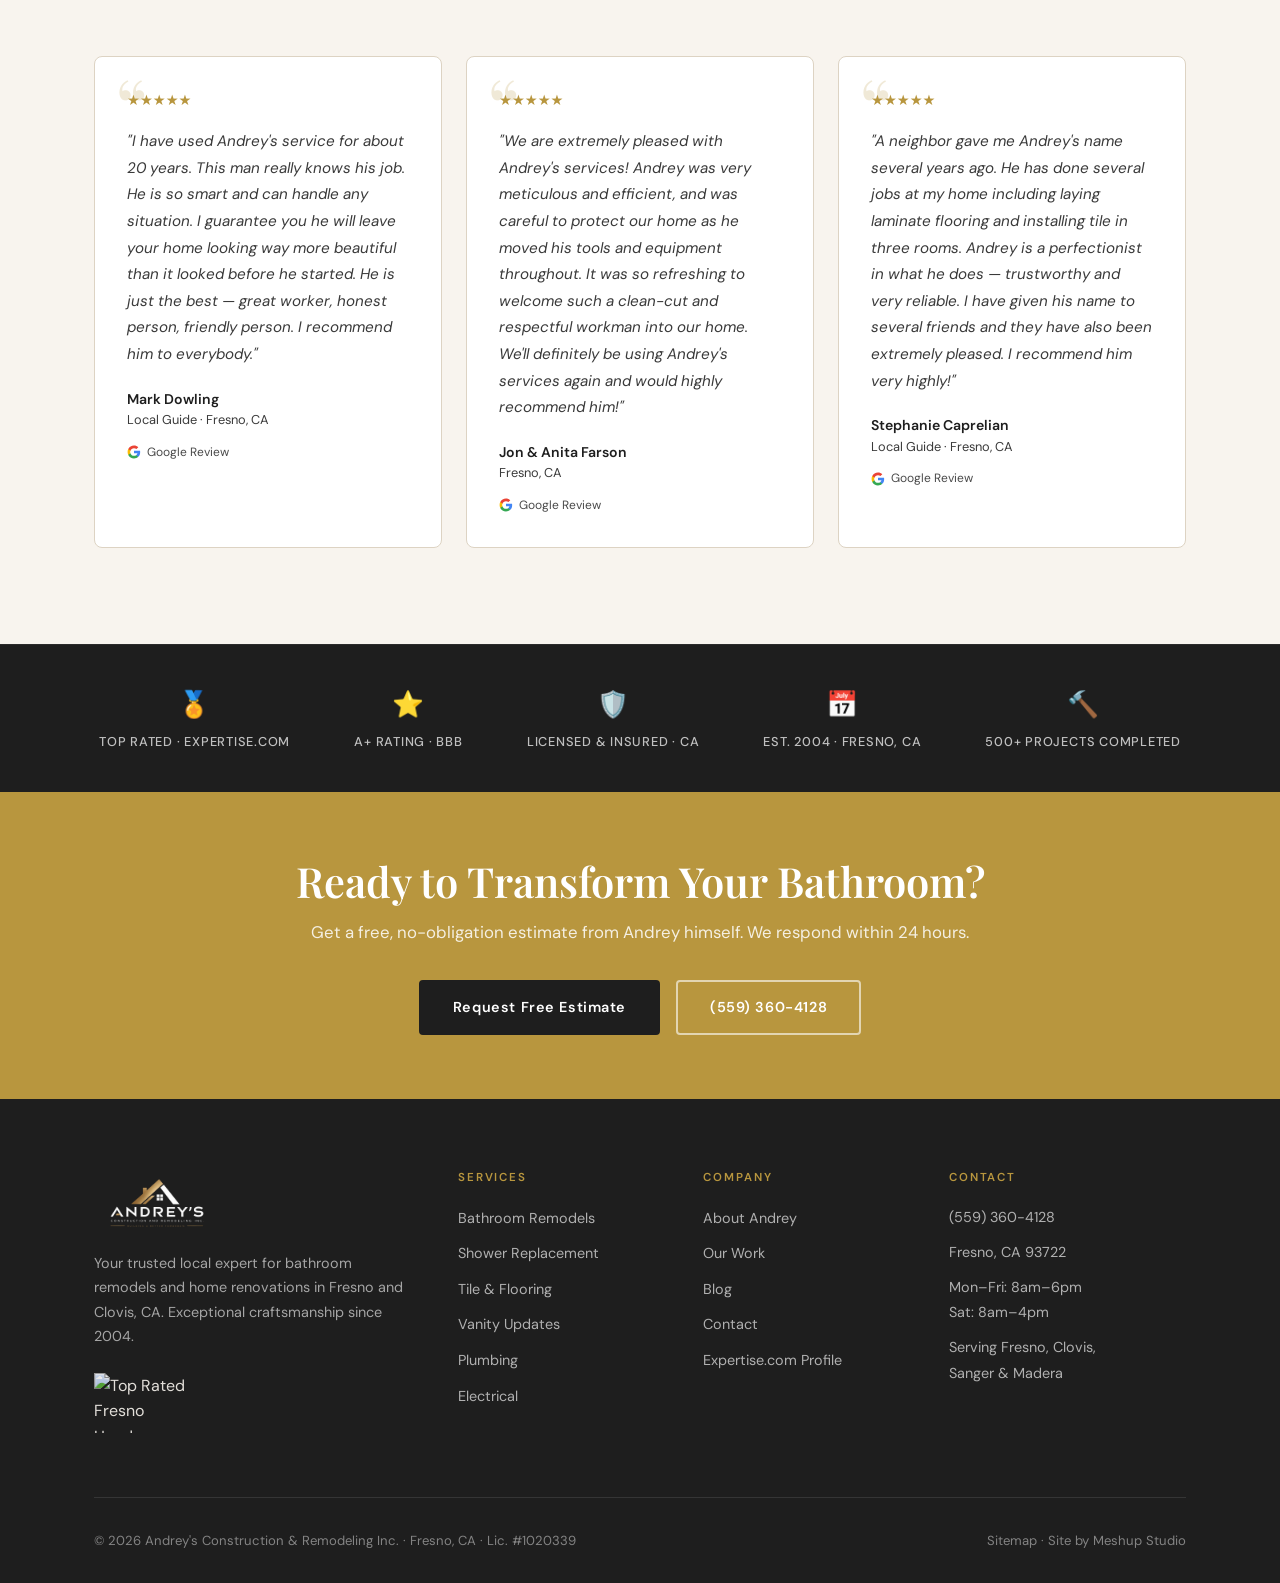
==== commit 8090b93b: "Homepage mobile performance: fix LCP hero discovery, optimize logo + Andrey photo 1. Hero LCP fix: r" ====
--- a/index.html
+++ b/index.html
@@ -94,7 +94,7 @@
   <div class="container">
     <div class="nav-inner">
       <a href="/" class="nav-logo" aria-label="Andrey's Construction home">
-        <img src="/images/logo/logo-light.png" alt="Andrey's Construction &amp; Remodeling Inc." width="256" height="128">
+        <img src="/images/logo/logo-light.webp" alt="Andrey's Construction &amp; Remodeling Inc." width="256" height="128">
       </a>
       <ul class="nav-links" role="list">
         <li><a href="/">Home</a></li>
@@ -127,7 +127,16 @@
 
 <!-- ============ HERO ============ -->
 <section class="hero" aria-label="Homepage hero">
-  <div class="hero-bg" role="img" aria-label="Completed bathroom remodel in Fresno CA"></div>
+  <img
+    class="hero-bg"
+    src="images/homepage-hero-double-vanity.webp"
+    srcset="images/homepage-hero-double-vanity-800.webp 800w, images/homepage-hero-double-vanity.webp 1086w"
+    sizes="100vw"
+    alt="Completed double-vanity bathroom remodel with granite-look countertop in Clovis, CA"
+    fetchpriority="high"
+    loading="eager"
+    width="1086" height="610"
+  >
   <div class="hero-overlay"></div>
   <div class="container">
     <div class="hero-content">
@@ -188,6 +197,8 @@
     <!-- ⚑ PLACEHOLDER — replace with real photo of Andrey working on a project -->
     <img
       src="images/andrey-boginski.webp"
+      srcset="images/andrey-boginski-800.webp 800w, images/andrey-boginski.webp 1200w"
+      sizes="(max-width: 1024px) 100vw, 50vw"
       alt="Andrey Boginski working on a bathroom remodel in Fresno CA"
       loading="lazy"
       width="600" height="600"
--- a/css/style.css
+++ b/css/style.css
@@ -218,10 +218,9 @@
 .hero-bg {
   position: absolute;
   inset: 0;
-  background-image: url('https://images.unsplash.com/photo-1552321554-5fefe8c9ef14?w=1600&q=85&auto=format');
-  /* ⚑ PLACEHOLDER — replace with real bathroom photo from GMB */
-  background-size: cover;
-  background-position: center;
+  width: 100%;
+  height: 100%;
+  object-fit: cover;
   filter: brightness(0.38);
 }
 .hero-overlay {
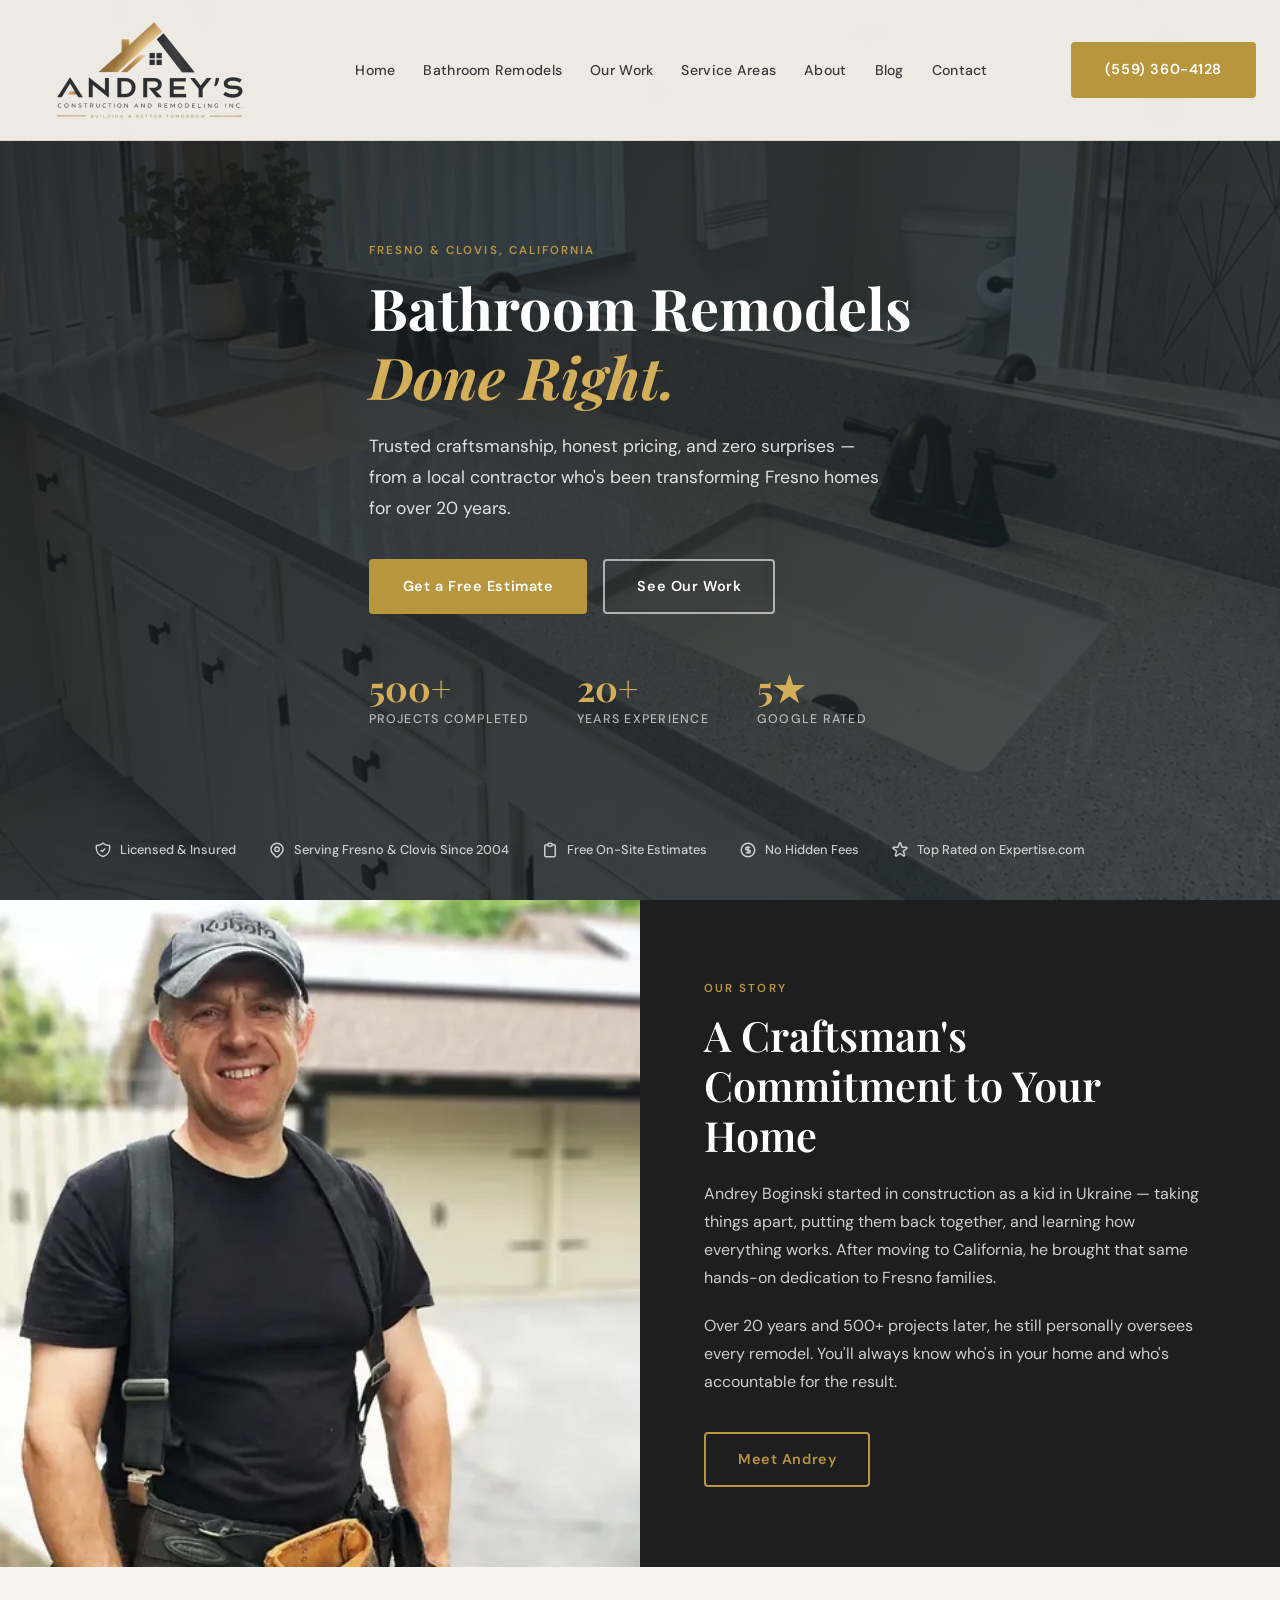
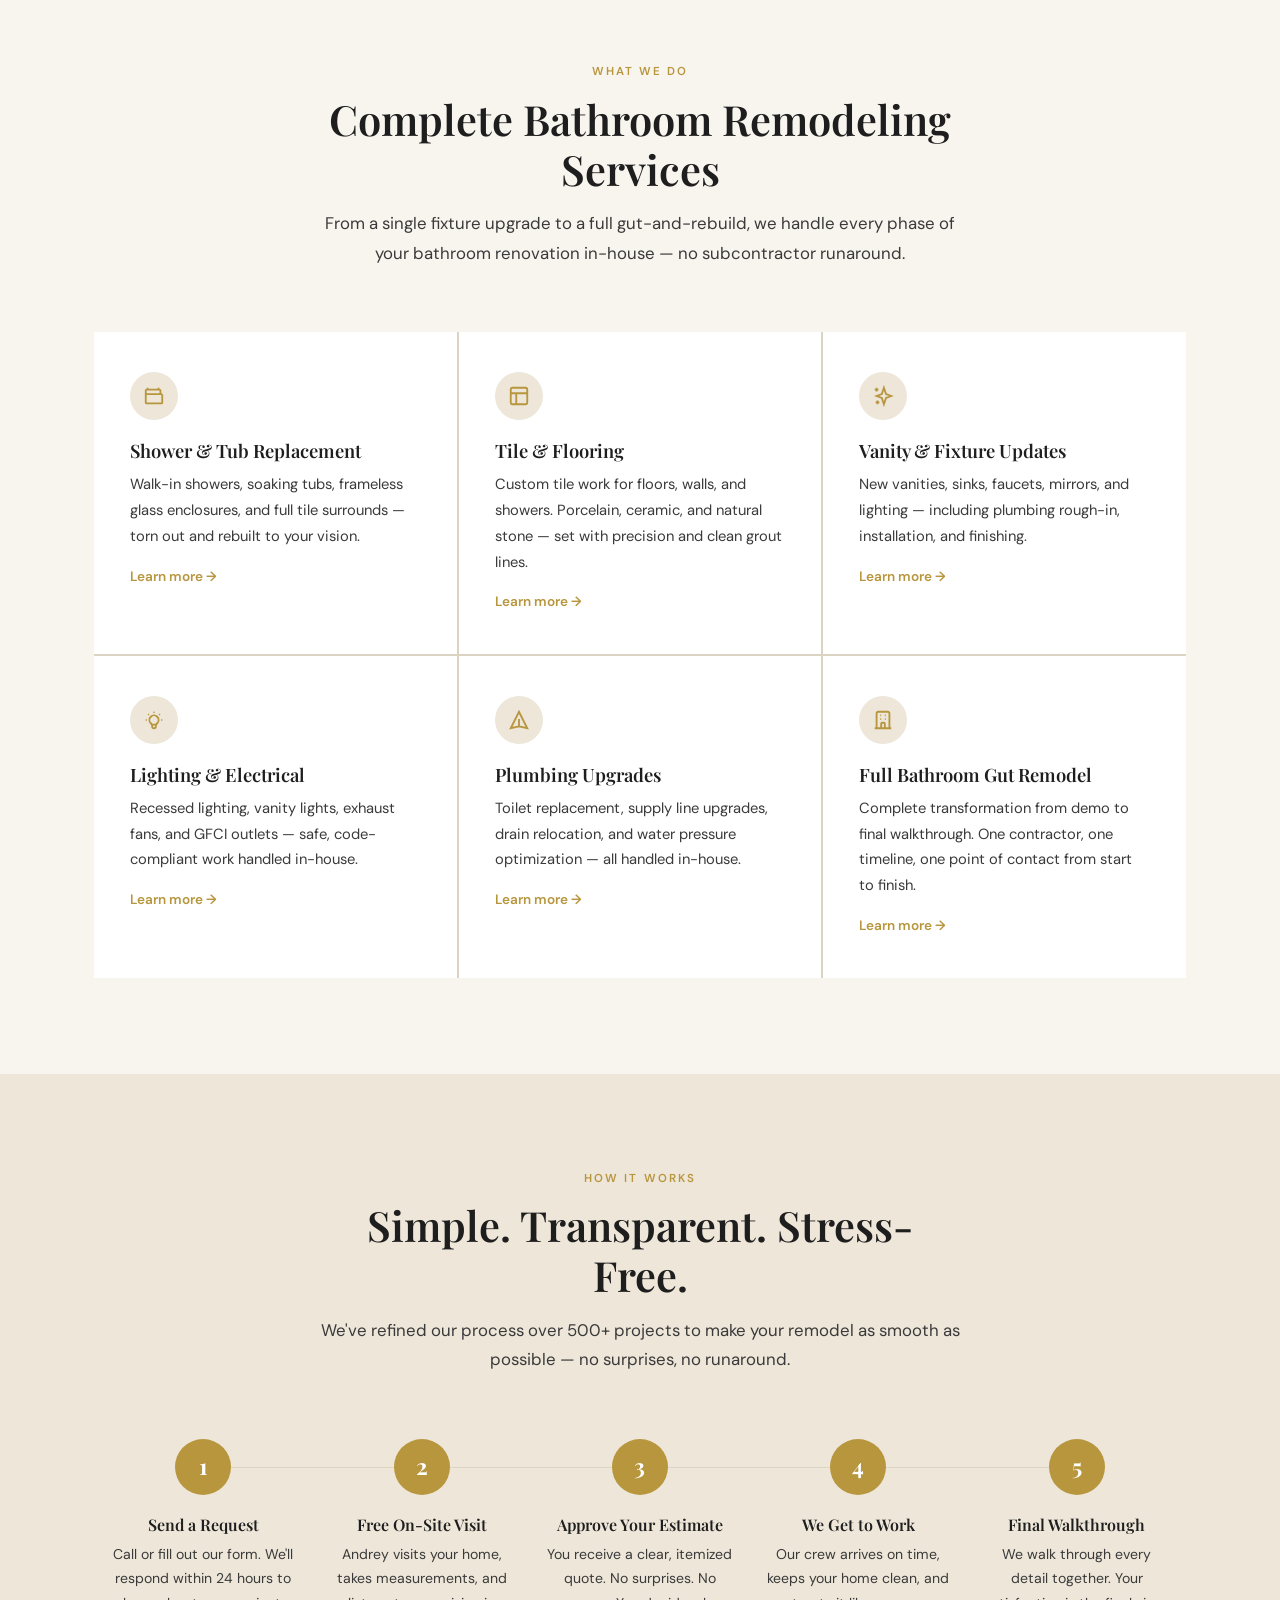
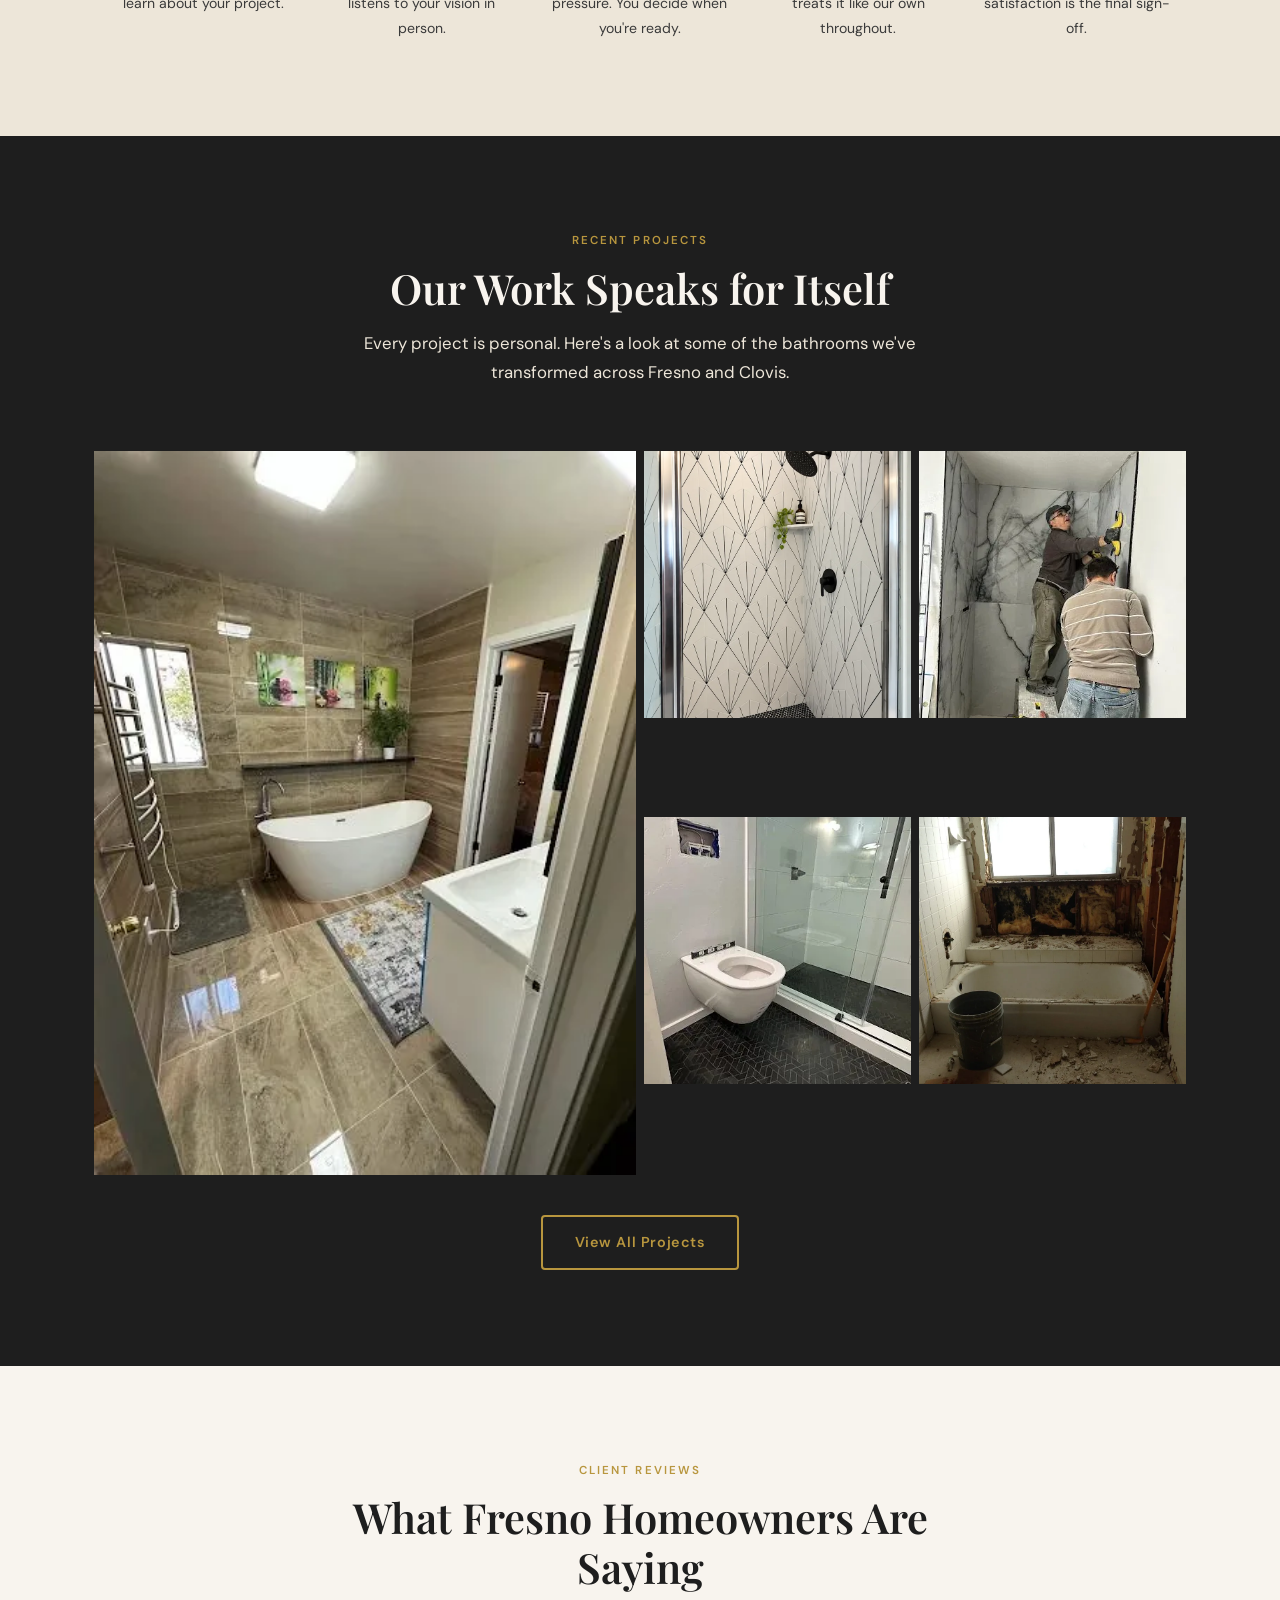
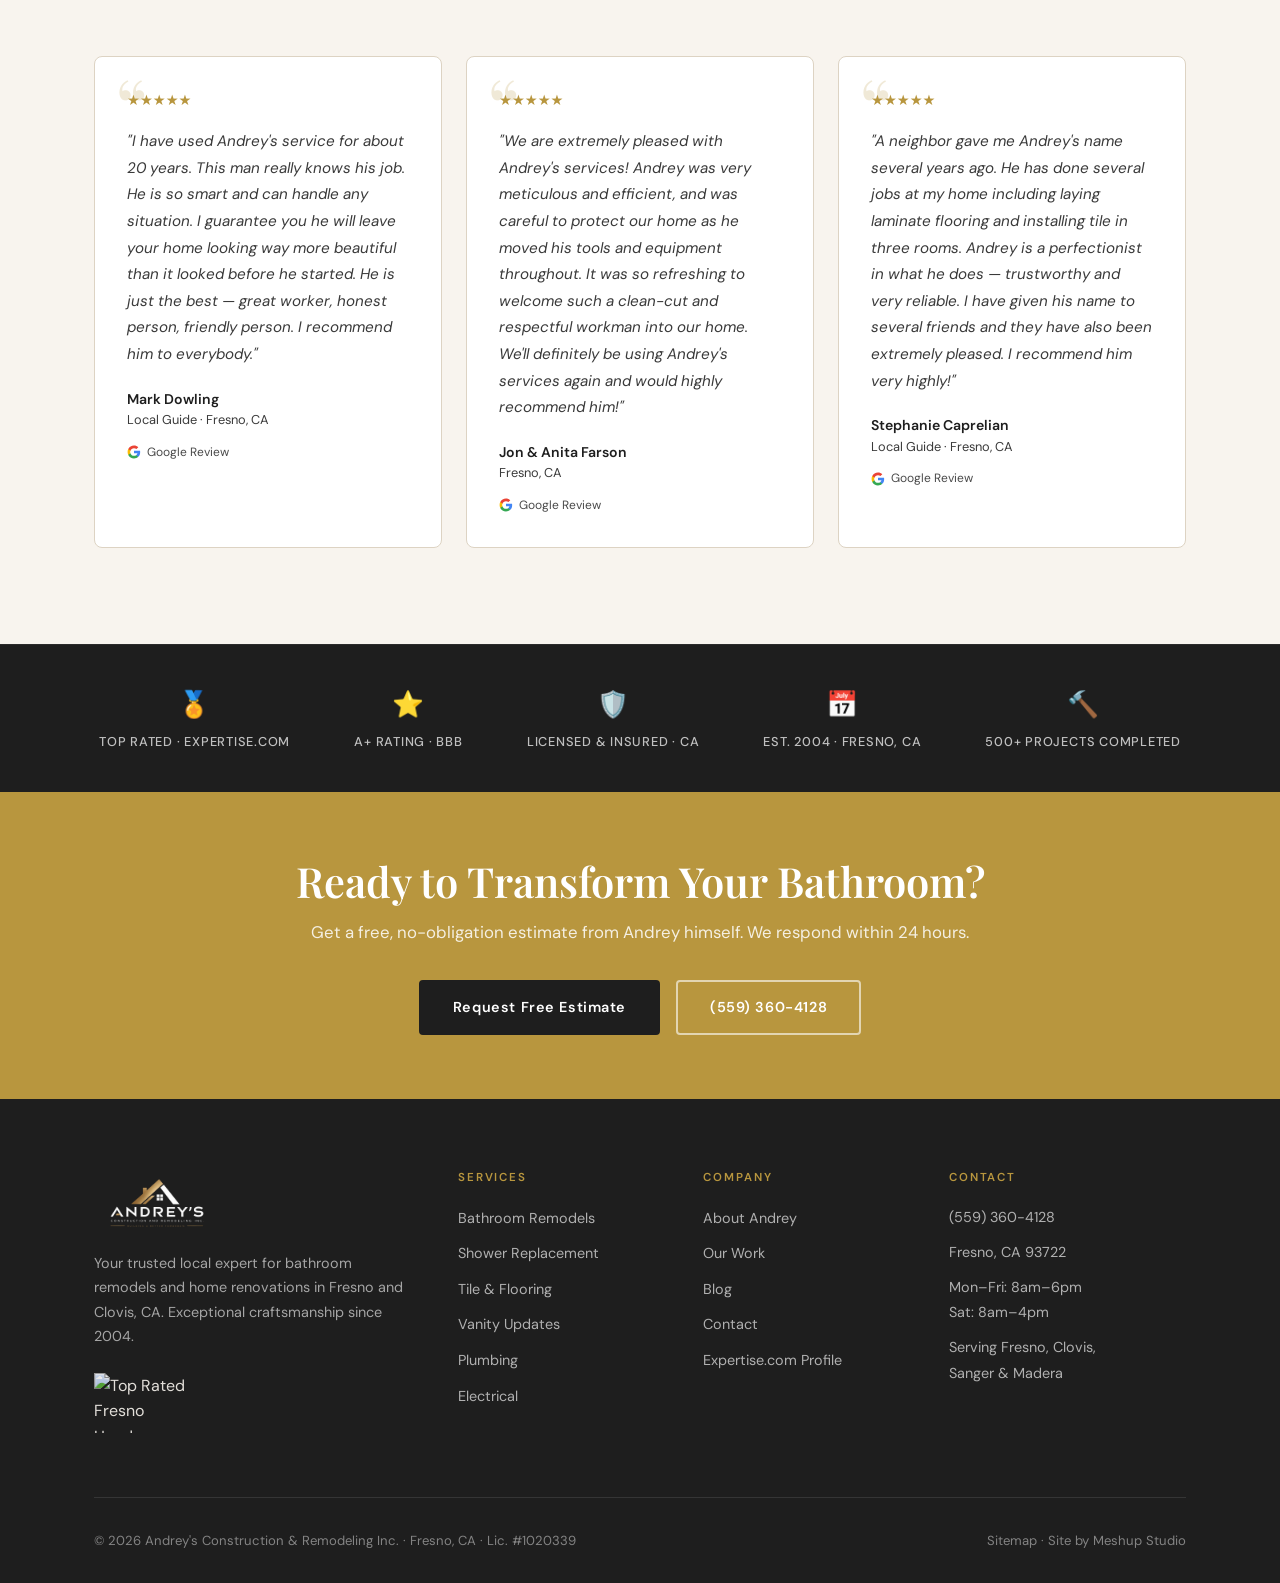
==== commit 5c1cb885: "Implement GA4 (gtag.js) site-wide, fix form success/failure detection Analytics: - Add the standard " ====
--- a/index.html
+++ b/index.html
@@ -3,6 +3,14 @@
 <head>
   <meta charset="UTF-8">
   <meta name="viewport" content="width=device-width, initial-scale=1.0">
+  <!-- Google tag (gtag.js) -->
+  <script async src="https://www.googletagmanager.com/gtag/js?id=G-LNWTT6NS5E"></script>
+  <script>
+    window.dataLayer = window.dataLayer || [];
+    function gtag(){dataLayer.push(arguments);}
+    gtag('js', new Date());
+    gtag('config', 'G-LNWTT6NS5E');
+  </script>
   <title>Andrey's Construction & Remodeling | Bathroom Remodeling in Fresno, CA</title>
   <meta name="description" content="Expert bathroom remodeling in Fresno & Clovis, CA. 20+ years experience, 500+ projects, free on-site estimates. Licensed, insured. Call (559) 360-4128.">
   <meta name="robots" content="index, follow">
